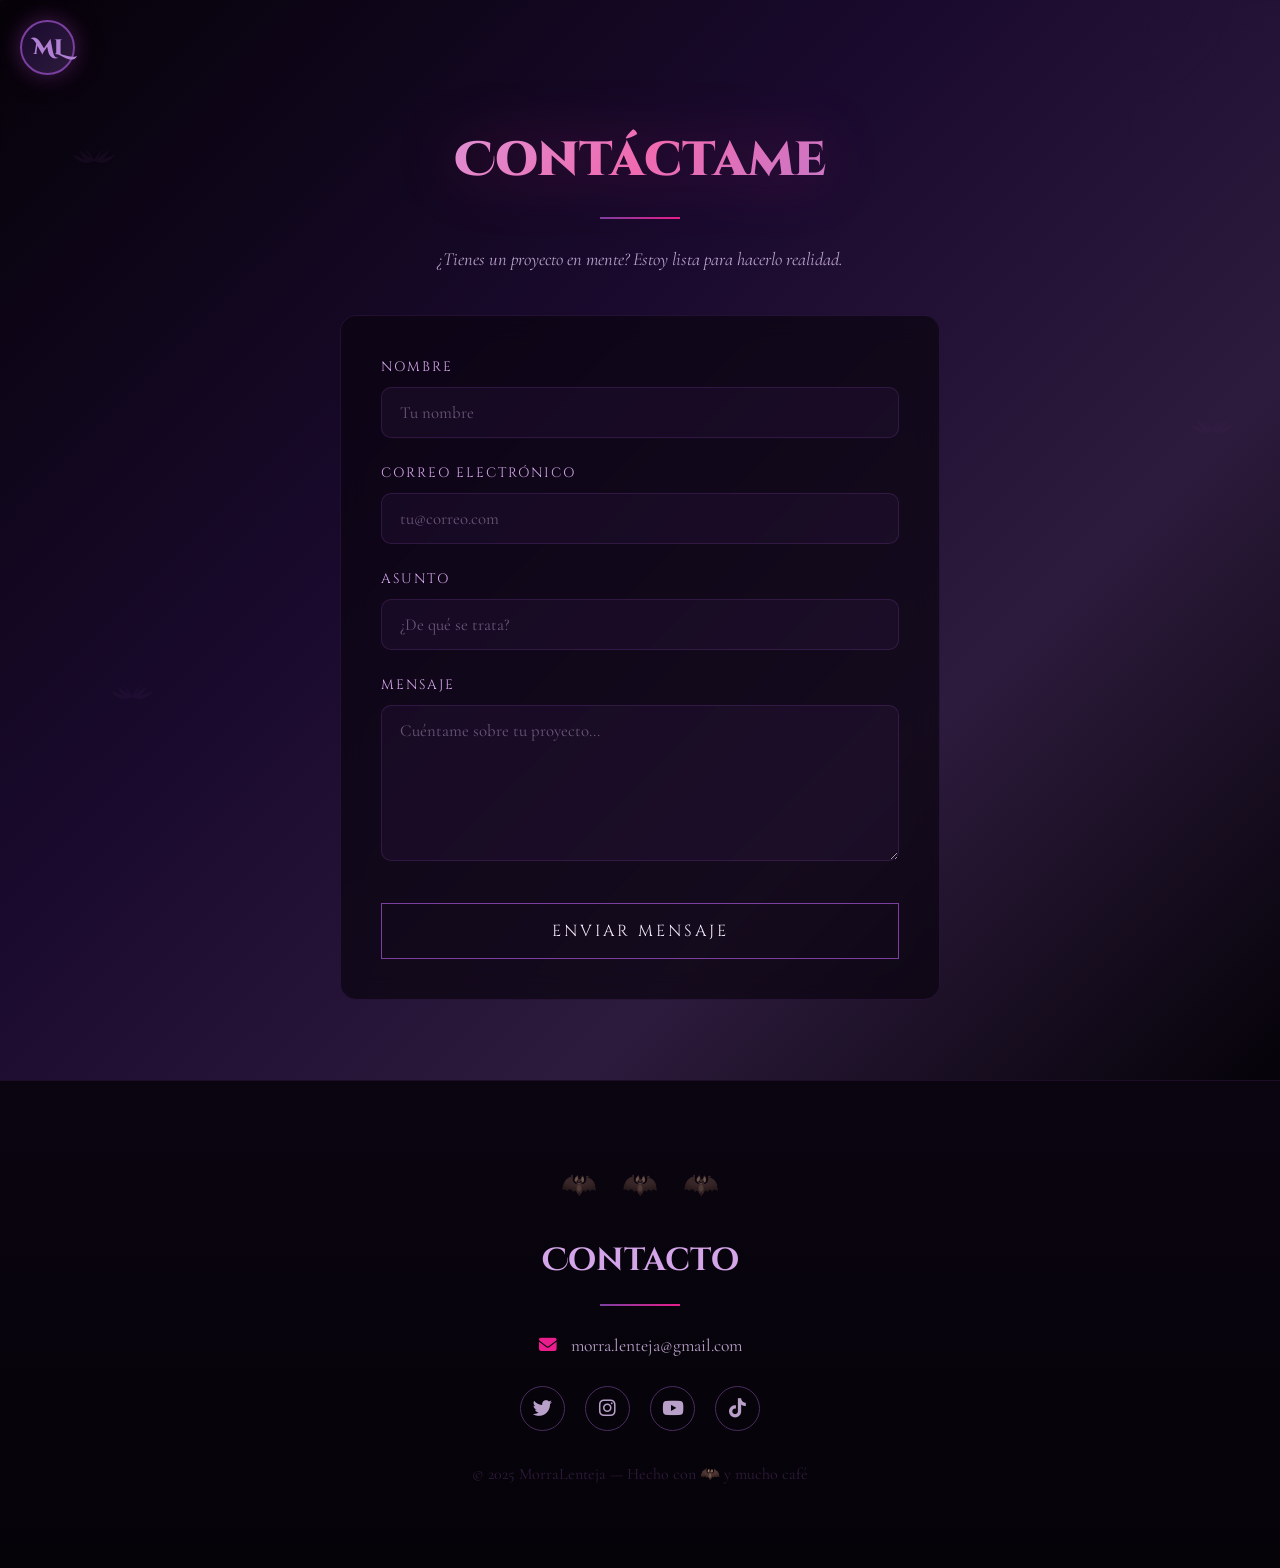
==== contacto.html @ 69af84de "Agrega botón Contáctame y página de formulario de contacto" ====
<!DOCTYPE html>
<html lang="es">
<head>
  <meta charset="UTF-8">
  <meta name="viewport" content="width=device-width, initial-scale=1.0">
  <title>Contacto | MorraLenteja</title>
  <link rel="preconnect" href="https://fonts.googleapis.com">
  <link rel="preconnect" href="https://fonts.gstatic.com" crossorigin>
  <link href="https://fonts.googleapis.com/css2?family=Cinzel+Decorative:wght@400;700;900&family=Cinzel:wght@400;600;700&family=Cormorant+Garamond:ital,wght@0,400;0,600;1,400&display=swap" rel="stylesheet">
  <link rel="stylesheet" href="https://cdnjs.cloudflare.com/ajax/libs/font-awesome/6.5.0/css/all.min.css">
  <link rel="stylesheet" href="css/styles.css">
</head>
<body>

  <!-- BAT DECORATIONS -->
  <div class="bat bat-1">
    <svg viewBox="0 0 100 60"><path d="M50,38 Q55,28 65,20 Q60,30 55,36 Q65,28 75,22 Q70,32 65,38 Q75,32 85,30 Q80,38 70,42 Q60,45 50,40 Q40,45 30,42 Q20,38 15,30 Q25,32 35,38 Q30,32 25,22 Q35,28 45,36 Q40,30 35,20 Q45,28 50,38Z" fill="currentColor"/></svg>
  </div>
  <div class="bat bat-2">
    <svg viewBox="0 0 100 60"><path d="M50,38 Q55,28 65,20 Q60,30 55,36 Q65,28 75,22 Q70,32 65,38 Q75,32 85,30 Q80,38 70,42 Q60,45 50,40 Q40,45 30,42 Q20,38 15,30 Q25,32 35,38 Q30,32 25,22 Q35,28 45,36 Q40,30 35,20 Q45,28 50,38Z" fill="currentColor"/></svg>
  </div>
  <div class="bat bat-3">
    <svg viewBox="0 0 100 60"><path d="M50,38 Q55,28 65,20 Q60,30 55,36 Q65,28 75,22 Q70,32 65,38 Q75,32 85,30 Q80,38 70,42 Q60,45 50,40 Q40,45 30,42 Q20,38 15,30 Q25,32 35,38 Q30,32 25,22 Q35,28 45,36 Q40,30 35,20 Q45,28 50,38Z" fill="currentColor"/></svg>
  </div>

  <!-- SPIDER WEBS -->
  <div class="web web-tl"><svg viewBox="0 0 200 200"><path d="M0,0 L200,0 M0,0 L0,200 M0,0 L180,40 M0,0 L140,90 M0,0 L90,140 M0,0 L40,180" stroke="currentColor" stroke-width="1" fill="none" opacity="0.3"/><path d="M40,0 Q30,30 0,40 M90,0 Q70,70 0,90 M140,0 Q110,110 0,140" stroke="currentColor" stroke-width="0.8" fill="none" opacity="0.2"/></svg></div>
  <div class="web web-tr"><svg viewBox="0 0 200 200"><path d="M200,0 L0,0 M200,0 L200,200 M200,0 L20,40 M200,0 L60,90 M200,0 L110,140 M200,0 L160,180" stroke="currentColor" stroke-width="1" fill="none" opacity="0.3"/><path d="M160,0 Q170,30 200,40 M110,0 Q130,70 200,90 M60,0 Q90,110 200,140" stroke="currentColor" stroke-width="0.8" fill="none" opacity="0.2"/></svg></div>

  <!-- NAV -->
  <nav class="navbar">
    <button class="nav-toggle" aria-label="Abrir menú">
      <span class="nav-toggle-text">ML</span>
    </button>
    <ul class="nav-menu">
      <li><a href="index.html">Inicio</a></li>
      <li><a href="index.html#presentacion">Sobre mí</a></li>
      <li><a href="index.html#especializacion">Especialización</a></li>
      <li><a href="index.html#contacto">Contacto</a></li>
    </ul>
  </nav>

  <!-- CONTACT FORM -->
  <section class="contact-page-section">
    <div class="contact-page-container">
      <div class="contact-page-header">
        <h1 class="contact-page-title">Contáctame</h1>
        <div class="title-underline"></div>
        <p class="contact-page-desc">¿Tienes un proyecto en mente? Estoy lista para hacerlo realidad.</p>
      </div>
      <form class="contact-form" action="#" method="POST">
        <div class="form-group">
          <label for="name" class="form-label">Nombre</label>
          <input type="text" id="name" name="name" class="form-input" placeholder="Tu nombre" required>
        </div>
        <div class="form-group">
          <label for="email" class="form-label">Correo electrónico</label>
          <input type="email" id="email" name="email" class="form-input" placeholder="tu@correo.com" required>
        </div>
        <div class="form-group">
          <label for="subject" class="form-label">Asunto</label>
          <input type="text" id="subject" name="subject" class="form-input" placeholder="¿De qué se trata?">
        </div>
        <div class="form-group">
          <label for="message" class="form-label">Mensaje</label>
          <textarea id="message" name="message" class="form-textarea" rows="6" placeholder="Cuéntame sobre tu proyecto..." required></textarea>
        </div>
        <button type="submit" class="btn-gothic btn-submit">Enviar Mensaje</button>
      </form>
    </div>
  </section>

  <!-- FOOTER -->
  <footer>
    <div class="container">
      <div class="footer-bats">
        <span>🦇</span>
        <span>🦇</span>
        <span>🦇</span>
      </div>
      <h2>Contacto</h2>
      <div class="title-underline"></div>
      <p class="footer-email"><i class="fas fa-envelope"></i> <a href="mailto:morra.lenteja@gmail.com">morra.lenteja@gmail.com</a></p>
      <div class="footer-socials">
        <a href="https://x.com/morralenteja" target="_blank" rel="noopener noreferrer" aria-label="Twitter"><i class="fab fa-twitter"></i></a>
        <a href="https://www.instagram.com/morra_lenteja" target="_blank" rel="noopener noreferrer" aria-label="Instagram"><i class="fab fa-instagram"></i></a>
        <a href="https://youtube.com/@morra_lenteja" target="_blank" rel="noopener noreferrer" aria-label="YouTube"><i class="fab fa-youtube"></i></a>
        <a href="https://www.tiktok.com/@morra_lenteja" target="_blank" rel="noopener noreferrer" aria-label="TikTok"><i class="fab fa-tiktok"></i></a>
      </div>
      <p class="footer-copy">© 2025 MorraLenteja — Hecho con 🦇 y mucho café</p>
    </div>
  </footer>

  <script src="js/script.js"></script>
</body>
</html>
---- css/styles.css ----
/* ===== CSS VARIABLES ===== */
:root {
  --purple-dark: #1a0a2e;
  --purple-deep: #2d1b3d;
  --purple-mid: #4a2c5e;
  --purple: #7b3fa0;
  --purple-light: #b17fd4;
  --purple-lavender: #d4a5e8;
  --pink: #e91e8c;
  --pink-light: #f06ab0;
  --pink-glow: #ff2d9e;
  --dark: #0a0510;
  --darker: #050208;
  --text-light: #f0e6f6;
  --text-muted: #b8a0c9;
  --text-dark: #1a0a2e;
  --gold: #c9a84c;
  --border-glow: rgba(233, 30, 140, 0.3);
  --shadow-purple: rgba(123, 63, 160, 0.4);
  --font-heading: 'Cinzel Decorative', serif;
  --font-subheading: 'Cinzel', serif;
  --font-body: 'Cormorant Garamond', serif;
}

/* ===== RESET & BASE ===== */
* { margin: 0; padding: 0; box-sizing: border-box; }

html { scroll-behavior: smooth; }

body {
  font-family: var(--font-body);
  background: var(--dark);
  color: var(--text-light);
  overflow-x: hidden;
  line-height: 1.7;
}

::selection { background: var(--pink); color: var(--dark); }

img { max-width: 100%; display: block; }

a { text-decoration: none; color: inherit; }

.container {
  max-width: 1200px;
  margin: 0 auto;
  padding: 0 20px;
}

/* ===== SCROLLBAR ===== */
::-webkit-scrollbar { width: 8px; }
::-webkit-scrollbar-track { background: var(--dark); }
::-webkit-scrollbar-thumb { background: var(--purple-mid); border-radius: 4px; }
::-webkit-scrollbar-thumb:hover { background: var(--purple); }

/* ===== BAT DECORATIONS ===== */
.bat {
  position: fixed;
  color: var(--purple-mid);
  opacity: 0.15;
  pointer-events: none;
  z-index: 0;
  animation: floatBat 6s ease-in-out infinite;
}
.bat svg { width: 60px; height: 40px; }
.bat-1 { top: 15%; left: 5%; animation-delay: 0s; }
.bat-2 { top: 45%; right: 3%; animation-delay: 2s; }
.bat-3 { bottom: 20%; left: 8%; animation-delay: 4s; }

@keyframes floatBat {
  0%, 100% { transform: translateY(0) rotate(0deg); }
  25% { transform: translateY(-15px) rotate(-3deg); }
  50% { transform: translateY(-5px) rotate(2deg); }
  75% { transform: translateY(-20px) rotate(-1deg); }
}

/* ===== SPIDER WEBS ===== */
.web {
  position: fixed;
  color: var(--purple-mid);
  pointer-events: none;
  z-index: 0;
  opacity: 0.2;
}
.web svg { width: 150px; height: 150px; }
.web-tl { top: 0; left: 0; }
.web-tr { top: 0; right: 0; }
.web-tr svg { transform: scaleX(-1); }

/* ===== NAVBAR ===== */
.navbar {
  position: fixed;
  top: 20px;
  left: 20px;
  z-index: 1000;
  display: flex;
  align-items: center;
  gap: 12px;
}

.nav-toggle {
  width: 55px;
  height: 55px;
  border-radius: 50%;
  background: linear-gradient(135deg, var(--purple-dark), var(--purple-deep));
  border: 2px solid var(--purple);
  color: var(--purple-light);
  font-family: var(--font-heading);
  font-size: 1.3rem;
  font-weight: 900;
  cursor: pointer;
  display: flex;
  align-items: center;
  justify-content: center;
  transition: all 0.3s ease;
  position: relative;
  z-index: 2;
  box-shadow: 0 0 20px var(--shadow-purple), 0 0 40px rgba(233, 30, 140, 0.1);
  flex-shrink: 0;
}

.nav-toggle:hover {
  border-color: var(--pink);
  box-shadow: 0 0 30px var(--border-glow), 0 0 60px rgba(233, 30, 140, 0.2);
  transform: scale(1.05);
}

.nav-toggle.open {
  border-color: var(--pink);
  box-shadow: 0 0 30px var(--border-glow);
}

.nav-menu {
  list-style: none;
  display: flex;
  gap: 2px;
  padding: 0;
  margin: 0;
  background: rgba(10, 5, 16, 0.88);
  backdrop-filter: blur(16px);
  -webkit-backdrop-filter: blur(16px);
  border: 1px solid rgba(123, 63, 160, 0.2);
  border-radius: 9999px;
  height: 48px;
  align-items: center;
  overflow: hidden;
  max-width: 0;
  opacity: 0;
  transition: max-width 0.5s ease, opacity 0.4s ease, padding 0.5s ease;
  white-space: nowrap;
}

.nav-menu.open {
  max-width: 800px;
  opacity: 1;
  padding: 0 8px;
}

.nav-menu li {
  display: inline-block;
}

.nav-menu a {
  font-family: var(--font-subheading);
  font-size: 0.8rem;
  color: var(--text-muted);
  text-transform: uppercase;
  letter-spacing: 1.5px;
  padding: 0 12px;
  transition: color 0.3s ease;
  white-space: nowrap;
  line-height: 48px;
  display: block;
  position: relative;
}

.nav-menu a:hover {
  color: var(--purple-lavender);
  text-shadow: 0 0 15px var(--shadow-purple);
}

/* ===== HERO ===== */
#hero {
  min-height: 100vh;
  display: flex;
  justify-content: center;
  align-items: center;
  text-align: center;
  position: relative;
  background: linear-gradient(135deg, var(--darker) 0%, var(--purple-dark) 40%, var(--purple-deep) 70%, var(--darker) 100%);
  overflow: hidden;
}

.hero-overlay {
  position: absolute;
  inset: 0;
  background:
    radial-gradient(ellipse at 20% 50%, rgba(123, 63, 160, 0.15) 0%, transparent 60%),
    radial-gradient(ellipse at 80% 20%, rgba(233, 30, 140, 0.1) 0%, transparent 50%),
    radial-gradient(ellipse at 50% 80%, rgba(180, 130, 210, 0.08) 0%, transparent 50%);
  pointer-events: none;
}

.hero-content {
  position: relative;
  z-index: 2;
}

.hero-title {
  font-family: var(--font-heading);
  font-size: 5.5rem;
  font-weight: 900;
  background: linear-gradient(135deg, var(--purple-lavender), var(--pink-light), var(--purple-light));
  -webkit-background-clip: text;
  -webkit-text-fill-color: transparent;
  background-clip: text;
  text-shadow: none;
  filter: drop-shadow(0 0 40px rgba(233, 30, 140, 0.3));
  margin-bottom: 10px;
  animation: titleGlow 3s ease-in-out infinite alternate;
}

@keyframes titleGlow {
  0% { filter: drop-shadow(0 0 30px rgba(123, 63, 160, 0.3)); }
  100% { filter: drop-shadow(0 0 60px rgba(233, 30, 140, 0.5)); }
}

.hero-subtitle {
  font-family: var(--font-subheading);
  font-size: 1.4rem;
  color: var(--text-muted);
  letter-spacing: 4px;
  text-transform: uppercase;
  margin-bottom: 20px;
  font-weight: 400;
}

.hero-tagline {
  font-family: var(--font-body);
  font-size: 1.15rem;
  color: var(--purple-lavender);
  margin-bottom: 40px;
  letter-spacing: 1px;
}
.hero-tagline .sep {
  color: var(--pink);
  margin: 0 8px;
  opacity: 0.7;
}

.btn-gothic {
  display: inline-block;
  padding: 16px 45px;
  font-family: var(--font-subheading);
  font-size: 1rem;
  text-transform: uppercase;
  letter-spacing: 3px;
  color: var(--text-light);
  background: transparent;
  border: 1.5px solid var(--purple);
  position: relative;
  transition: all 0.4s ease;
  cursor: pointer;
  overflow: hidden;
}
.btn-gothic::before {
  content: '';
  position: absolute;
  inset: 0;
  background: linear-gradient(135deg, var(--purple), var(--pink));
  opacity: 0;
  transition: opacity 0.4s ease;
  z-index: -1;
}
.btn-gothic:hover {
  border-color: var(--pink);
  box-shadow: 0 0 30px var(--border-glow), inset 0 0 30px rgba(233, 30, 140, 0.1);
  transform: translateY(-2px);
}
.btn-gothic:hover::before { opacity: 1; }

.hero-buttons {
  display: flex;
  gap: 20px;
  justify-content: center;
  flex-wrap: wrap;
}

.btn-gothic-alt {
  background: linear-gradient(135deg, var(--purple), var(--pink));
  border-color: transparent;
}
.btn-gothic-alt:hover {
  background: transparent;
  border-color: var(--pink);
}
.btn-gothic-alt::before {
  opacity: 0;
}
.btn-gothic-alt:hover::before {
  opacity: 0;
}

.hero-chains {
  position: absolute;
  bottom: 30px;
  left: 50%;
  transform: translateX(-50%);
  display: flex;
  gap: 15px;
  font-size: 1.5rem;
  opacity: 0.3;
  animation: chainSway 3s ease-in-out infinite;
}

@keyframes chainSway {
  0%, 100% { transform: translateX(-50%) rotate(0deg); }
  50% { transform: translateX(-50%) rotate(3deg); }
}

/* ===== EMOTES CARRUSEL ===== */
.emotes-carousel {
  overflow: hidden;
  padding: 50px 0;
  background: var(--dark);
  border-top: 1px solid rgba(123, 63, 160, 0.1);
  border-bottom: 1px solid rgba(123, 63, 160, 0.1);
}

.emotes-track {
  display: flex;
  gap: 50px;
  flex-wrap: nowrap;
  animation: scrollEmotes 45s linear infinite;
}

.emotes-track img {
  height: 90px;
  width: auto;
  object-fit: contain;
  flex-shrink: 0;
  transition: transform 0.3s ease;
  filter: drop-shadow(0 0 10px rgba(233, 30, 140, 0.2));
}

.emotes-track img:hover {
  transform: scale(1.15);
  filter: drop-shadow(0 0 20px rgba(233, 30, 140, 0.5));
}

@keyframes scrollEmotes {
  0% { transform: translateX(0); }
  100% { transform: translateX(-25%); }
}

/* ===== SECTION DIVIDER ===== */
.section-divider {
  position: relative;
  padding: 100px 0;
  background: var(--purple-dark);
}
.section-divider::before {
  content: '';
  position: absolute;
  top: 0;
  left: 0;
  right: 0;
  height: 3px;
  background: linear-gradient(90deg, transparent, var(--purple), var(--pink), var(--purple), transparent);
}

/* ===== ABOUT SECTION (FULL-BLEED) ===== */
.full-bleed-section {
  display: flex;
  min-height: 550px;
  background: var(--purple-dark);
  overflow: hidden;
}

.full-bleed-image {
  width: 50vw;
  flex-shrink: 0;
  background-size: cover;
  background-position: 40% center;
  background-repeat: no-repeat;
  position: relative;
}
.full-bleed-image::after {
  content: '';
  position: absolute;
  inset: 0;
  background: linear-gradient(90deg, transparent 35%, var(--purple-dark) 100%);
  pointer-events: none;
}

.full-bleed-content {
  flex: 1;
  display: flex;
  align-items: center;
  padding: 60px 60px 60px 50px;
}
.full-bleed-content .section-title {
  font-family: var(--font-heading);
  font-size: 2.5rem;
  color: var(--purple-lavender);
  text-shadow: 0 0 20px rgba(123, 63, 160, 0.3);
}
.full-bleed-content p {
  font-size: 1.2rem;
  color: var(--text-muted);
  line-height: 1.8;
  text-align: justify;
}

/* ===== SECTION TITLES ===== */
.section-title {
  font-family: var(--font-heading);
  font-size: 2.5rem;
  color: var(--purple-lavender);
  text-shadow: 0 0 20px rgba(123, 63, 160, 0.3);
}

.title-underline {
  width: 80px;
  height: 2px;
  background: linear-gradient(90deg, var(--purple), var(--pink));
  margin: 15px 0 25px;
}

.section-title-block {
  padding: 80px 0;
  text-align: center;
  background: linear-gradient(135deg, var(--purple-deep), var(--purple-dark));
  position: relative;
}
.section-title-block .title-underline {
  margin: 15px auto 25px;
}
.section-desc {
  font-size: 1.1rem;
  color: var(--text-muted);
  font-style: italic;
}

/* ===== SOFTWARE SECTIONS ===== */
.software {
  padding: 80px 0;
  background: var(--dark);
  border-bottom: 1px solid rgba(123, 63, 160, 0.1);
}
.software:nth-child(even) { background: var(--purple-dark); }
.software:last-of-type { border-bottom: none; }

.soft-logo {
  width: 70px;
  height: 70px;
  object-fit: contain;
  filter: drop-shadow(0 0 20px rgba(233, 30, 140, 0.3));
  transition: filter 0.4s ease, transform 0.4s ease;
  flex-shrink: 0;
}
.soft-logo:hover {
  filter: drop-shadow(0 0 40px rgba(233, 30, 140, 0.6));
  transform: scale(1.05);
}

.software-header {
  display: flex;
  align-items: center;
  gap: 25px;
  margin-bottom: 30px;
}

.software-info h2 {
  font-family: var(--font-subheading);
  font-size: 1.8rem;
  color: var(--purple-light);
  margin-bottom: 6px;
}
.software-info p {
  font-size: 1.2rem;
  color: var(--text-muted);
  line-height: 1.6;
  margin: 0;
}

/* ===== SKILLS CAROUSEL ===== */
.skills-carousel {
  overflow: hidden;
  margin-bottom: 30px;
}

.skills-track {
  display: flex;
  gap: 12px;
  flex-wrap: nowrap;
  width: fit-content;
  animation: scrollSkills 35s linear infinite;
}

.skill-tag {
  font-family: var(--font-subheading);
  font-size: 0.95rem;
  color: var(--purple-lavender);
  background: rgba(123, 63, 160, 0.12);
  border: 1px solid rgba(123, 63, 160, 0.25);
  border-radius: 20px;
  padding: 8px 22px;
  white-space: nowrap;
  transition: all 0.3s ease;
  cursor: default;
  flex-shrink: 0;
  user-select: none;
}
.skill-tag:hover {
  background: var(--purple);
  color: var(--text-light);
  border-color: var(--pink);
  box-shadow: 0 0 20px var(--border-glow);
  transform: translateY(-2px);
}

@keyframes scrollSkills {
  0% { transform: translateX(0); }
  100% { transform: translateX(-50%); }
}

/* ===== WORKS GRID ===== */
.works-grid {
  display: grid;
  grid-template-columns: repeat(3, 1fr);
  gap: 15px;
}

.work-item {
  position: relative;
  border-radius: 10px;
  overflow: hidden;
  cursor: pointer;
}

.work-item img {
  width: 100%;
  aspect-ratio: 1;
  object-fit: cover;
  border-radius: 10px;
  border: 1px solid rgba(123, 63, 160, 0.12);
  transition: all 0.4s ease;
  display: block;
}

.work-item video {
  width: 100%;
  aspect-ratio: 16 / 9;
  object-fit: cover;
  border-radius: 10px;
  border: 1px solid rgba(123, 63, 160, 0.12);
  transition: all 0.4s ease;
  display: block;
}

.work-item:hover img,
.work-item:hover video {
  transform: scale(1.03);
  border-color: var(--purple);
  box-shadow: 0 0 25px var(--shadow-purple);
}

.work-tag {
  position: absolute;
  inset: 0;
  display: flex;
  align-items: center;
  justify-content: center;
  font-family: var(--font-subheading);
  font-size: 0.95rem;
  letter-spacing: 2px;
  text-transform: uppercase;
  color: var(--text-light);
  background: rgba(10, 5, 16, 0.75);
  backdrop-filter: blur(2px);
  opacity: 0;
  transition: opacity 0.3s ease;
  border-radius: 10px;
  pointer-events: none;
}

.work-item:hover .work-tag {
  opacity: 1;
}


/* ===== FOLDER GRID (PHOTOSHOP) ===== */
.folder-grid {
  display: grid;
  grid-template-columns: repeat(3, 1fr);
  gap: 20px;
}

.folder-item {
  position: relative;
  border-radius: 14px;
  overflow: hidden;
  cursor: pointer;
  border: 1px solid rgba(123, 63, 160, 0.15);
  transition: all 0.4s ease;
  aspect-ratio: 4 / 3;
}

.folder-item img {
  width: 100%;
  height: 100%;
  object-fit: cover;
  display: block;
  transition: transform 0.4s ease;
}

.folder-item:hover {
  border-color: var(--purple);
  box-shadow: 0 0 30px var(--shadow-purple);
}

.folder-item:hover img {
  transform: scale(1.05);
}

.folder-name {
  position: absolute;
  inset: 0;
  display: flex;
  flex-direction: column;
  align-items: center;
  justify-content: center;
  gap: 8px;
  font-family: var(--font-subheading);
  font-size: 1.1rem;
  letter-spacing: 2px;
  text-transform: uppercase;
  color: var(--text-light);
  background: rgba(10, 5, 16, 0.75);
  backdrop-filter: blur(3px);
  opacity: 0;
  transition: opacity 0.3s ease;
}

.folder-name::before {
  content: '\f07b';
  font-family: 'Font Awesome 6 Free';
  font-weight: 900;
  font-size: 1.6rem;
  color: var(--purple-light);
}

.folder-item:hover .folder-name {
  opacity: 1;
}

/* ===== CAROUSEL ===== */
.carousel-overlay {
  position: fixed;
  inset: 0;
  background: rgba(5, 2, 8, 0.94);
  display: flex;
  justify-content: center;
  align-items: center;
  z-index: 9999;
  backdrop-filter: blur(8px);
  animation: fadeIn 0.3s ease;
}

.carousel-container {
  position: relative;
  max-width: 90vw;
  max-height: 90vh;
  display: flex;
  flex-direction: column;
  align-items: center;
}

.carousel-header {
  display: flex;
  justify-content: space-between;
  align-items: center;
  width: 100%;
  padding: 0 0 10px;
}

.carousel-counter {
  font-family: var(--font-subheading);
  font-size: 0.85rem;
  color: var(--text-muted);
  letter-spacing: 1px;
}

.carousel-close {
  font-size: 2.5rem;
  color: var(--text-muted);
  cursor: pointer;
  transition: color 0.3s;
  line-height: 1;
}
.carousel-close:hover { color: var(--pink); }

.carousel-image-wrapper {
  position: relative;
  display: flex;
  align-items: center;
  justify-content: center;
  max-width: 85vw;
  max-height: 75vh;
}

.carousel-image-wrapper img {
  max-width: 100%;
  max-height: 75vh;
  border-radius: 10px;
  border: 2px solid rgba(123, 63, 160, 0.3);
  box-shadow: 0 0 60px rgba(233, 30, 140, 0.15);
}

.carousel-nav {
  position: absolute;
  top: 50%;
  transform: translateY(-50%);
  width: 44px;
  height: 44px;
  border-radius: 50%;
  background: rgba(10, 5, 16, 0.8);
  border: 1px solid rgba(123, 63, 160, 0.3);
  color: var(--text-muted);
  font-size: 1.2rem;
  cursor: pointer;
  display: flex;
  align-items: center;
  justify-content: center;
  transition: all 0.3s ease;
  z-index: 2;
}

.carousel-nav:hover {
  border-color: var(--pink);
  color: var(--pink);
  box-shadow: 0 0 20px var(--border-glow);
}

.carousel-prev { left: -22px; }
.carousel-next { right: -22px; }

.carousel-caption {
  font-family: var(--font-body);
  font-size: 1rem;
  color: var(--purple-lavender);
  text-align: center;
  margin-top: 12px;
  padding: 8px 16px;
  background: rgba(10, 5, 16, 0.85);
  border-radius: 8px;
  border: 1px solid rgba(123, 63, 160, 0.2);
  max-width: 100%;
  line-height: 1.5;
}

/* ===== CONTACT PAGE ===== */
.contact-page-section {
  min-height: 100vh;
  display: flex;
  align-items: center;
  justify-content: center;
  background: linear-gradient(135deg, var(--darker) 0%, var(--purple-dark) 40%, var(--purple-deep) 70%, var(--darker) 100%);
  padding: 120px 20px 80px;
}

.contact-page-container {
  max-width: 600px;
  width: 100%;
}

.contact-page-header {
  text-align: center;
  margin-bottom: 40px;
}

.contact-page-title {
  font-family: var(--font-heading);
  font-size: 3rem;
  font-weight: 900;
  background: linear-gradient(135deg, var(--purple-lavender), var(--pink-light), var(--purple-light));
  -webkit-background-clip: text;
  -webkit-text-fill-color: transparent;
  background-clip: text;
  filter: drop-shadow(0 0 30px rgba(233, 30, 140, 0.3));
}

.contact-page-header .title-underline {
  margin: 15px auto 25px;
}

.contact-page-desc {
  font-family: var(--font-body);
  font-size: 1.15rem;
  color: var(--text-muted);
  font-style: italic;
}

.contact-form {
  background: rgba(10, 5, 16, 0.7);
  backdrop-filter: blur(12px);
  border: 1px solid rgba(123, 63, 160, 0.2);
  border-radius: 16px;
  padding: 40px;
}

.form-group {
  margin-bottom: 24px;
}

.form-label {
  font-family: var(--font-subheading);
  font-size: 0.85rem;
  color: var(--purple-lavender);
  text-transform: uppercase;
  letter-spacing: 2px;
  display: block;
  margin-bottom: 8px;
}

.form-input,
.form-textarea {
  width: 100%;
  font-family: var(--font-body);
  font-size: 1.05rem;
  color: var(--text-light);
  background: rgba(123, 63, 160, 0.08);
  border: 1px solid rgba(123, 63, 160, 0.25);
  border-radius: 10px;
  padding: 14px 18px;
  outline: none;
  transition: all 0.3s ease;
}

.form-input::placeholder,
.form-textarea::placeholder {
  color: var(--text-muted);
  opacity: 0.5;
}

.form-input:focus,
.form-textarea:focus {
  border-color: var(--pink);
  box-shadow: 0 0 20px var(--border-glow);
  background: rgba(123, 63, 160, 0.12);
}

.form-textarea {
  resize: vertical;
  min-height: 140px;
}

.btn-submit {
  width: 100%;
  margin-top: 8px;
}

/* ===== FOOTER ===== */
footer {
  padding: 80px 0;
  text-align: center;
  background: linear-gradient(180deg, var(--dark), var(--darker));
  border-top: 1px solid rgba(123, 63, 160, 0.2);
  position: relative;
}

footer h2 {
  font-family: var(--font-heading);
  font-size: 2rem;
  color: var(--purple-lavender);
}

footer .title-underline { margin: 15px auto 25px; }

.footer-bats {
  display: flex;
  justify-content: center;
  gap: 25px;
  font-size: 1.8rem;
  margin-bottom: 25px;
  opacity: 0.4;
  animation: batFloatFooter 4s ease-in-out infinite;
}

@keyframes batFloatFooter {
  0%, 100% { transform: translateY(0); }
  50% { transform: translateY(-8px); }
}

.footer-email {
  font-size: 1.1rem;
  color: var(--text-muted);
  margin-bottom: 25px;
}
.footer-email i { color: var(--pink); margin-right: 10px; }

.footer-socials {
  display: flex;
  justify-content: center;
  gap: 20px;
  margin-bottom: 30px;
}
.footer-socials a {
  display: flex;
  align-items: center;
  justify-content: center;
  width: 45px;
  height: 45px;
  border: 1px solid var(--purple-mid);
  border-radius: 50%;
  color: var(--text-muted);
  font-size: 1.2rem;
  transition: all 0.3s ease;
}
.footer-socials a:hover {
  border-color: var(--pink);
  color: var(--pink);
  box-shadow: 0 0 20px var(--border-glow);
  transform: translateY(-3px);
}

.footer-copy {
  font-size: 1rem;
  color: var(--purple-mid);
  opacity: 0.6;
}

/* ===== SCROLL ANIMATIONS ===== */
.fade-in {
  opacity: 0;
  transform: translateY(30px);
  transition: opacity 0.6s ease, transform 0.6s ease;
}
.fade-in.visible {
  opacity: 1;
  transform: translateY(0);
}

/* ===== RESPONSIVE ===== */
@media (max-width: 1024px) {
  .hero-title { font-size: 4rem; }
  .full-bleed-section { flex-direction: column; min-height: auto; }
  .full-bleed-image { width: 100%; min-height: 350px; }
  .full-bleed-image::after { background: linear-gradient(0deg, transparent 30%, var(--purple-dark) 100%); }
  .full-bleed-content { padding: 40px; text-align: center; }
  .full-bleed-content p { text-align: center; }
  .full-bleed-content .title-underline { margin: 15px auto 25px; }
  .works-grid { grid-template-columns: repeat(2, 1fr); }
  .folder-grid { grid-template-columns: repeat(2, 1fr); }
}

@media (max-width: 768px) {
  .hero-title { font-size: 2.8rem; }
  .hero-subtitle { font-size: 1rem; letter-spacing: 2px; }
  .hero-tagline { font-size: 0.95rem; }

  .navbar { left: 10px; top: 10px; }
  .nav-toggle { width: 48px; height: 48px; font-size: 1.1rem; }
  .nav-menu { height: 42px; }
  .nav-menu a { font-size: 0.7rem; padding: 0 8px; line-height: 42px; }

  .section-title { font-size: 1.8rem; }
  .works-grid { grid-template-columns: 1fr; }
  .folder-grid { grid-template-columns: 1fr; }
  .carousel-prev { left: 5px; }
  .carousel-next { right: 5px; }
  .carousel-nav { width: 36px; height: 36px; font-size: 1rem; }
  .bat { display: none; }
  .web { display: none; }
}

@media (max-width: 480px) {
  .hero-title { font-size: 2rem; }
  .navbar { left: 6px; top: 6px; }
  .nav-toggle { width: 42px; height: 42px; font-size: 1rem; }
  .nav-menu { height: 36px; }
  .nav-menu a { font-size: 0.6rem; padding: 0 6px; line-height: 36px; }
}

/* ===== LIGHTBOX ===== */
.lightbox-overlay {
  position: fixed;
  inset: 0;
  background: rgba(5, 2, 8, 0.92);
  display: flex;
  justify-content: center;
  align-items: center;
  z-index: 9999;
  backdrop-filter: blur(8px);
  animation: fadeIn 0.3s ease;
}

@keyframes fadeIn {
  from { opacity: 0; }
  to { opacity: 1; }
}

.lightbox-content {
  position: relative;
  max-width: 90vw;
  max-height: 90vh;
}

.lightbox-content img,
.lightbox-video {
  max-width: 100%;
  max-height: 85vh;
  border-radius: 10px;
  border: 2px solid rgba(123, 63, 160, 0.3);
  box-shadow: 0 0 60px rgba(233, 30, 140, 0.2);
}

.lightbox-video {
  display: block;
  width: auto;
}

.lightbox-close {
  position: absolute;
  top: -40px;
  right: 0;
  font-size: 2.5rem;
  color: var(--text-muted);
  cursor: pointer;
  transition: color 0.3s;
  line-height: 1;
}
.lightbox-close:hover { color: var(--pink); }

.lightbox-caption {
  font-family: var(--font-body);
  font-size: 1.1rem;
  color: var(--purple-lavender);
  text-align: center;
  margin-top: 15px;
  padding: 10px 20px;
  background: rgba(10, 5, 16, 0.85);
  border-radius: 8px;
  border: 1px solid rgba(123, 63, 160, 0.2);
  max-width: 100%;
  line-height: 1.5;
}
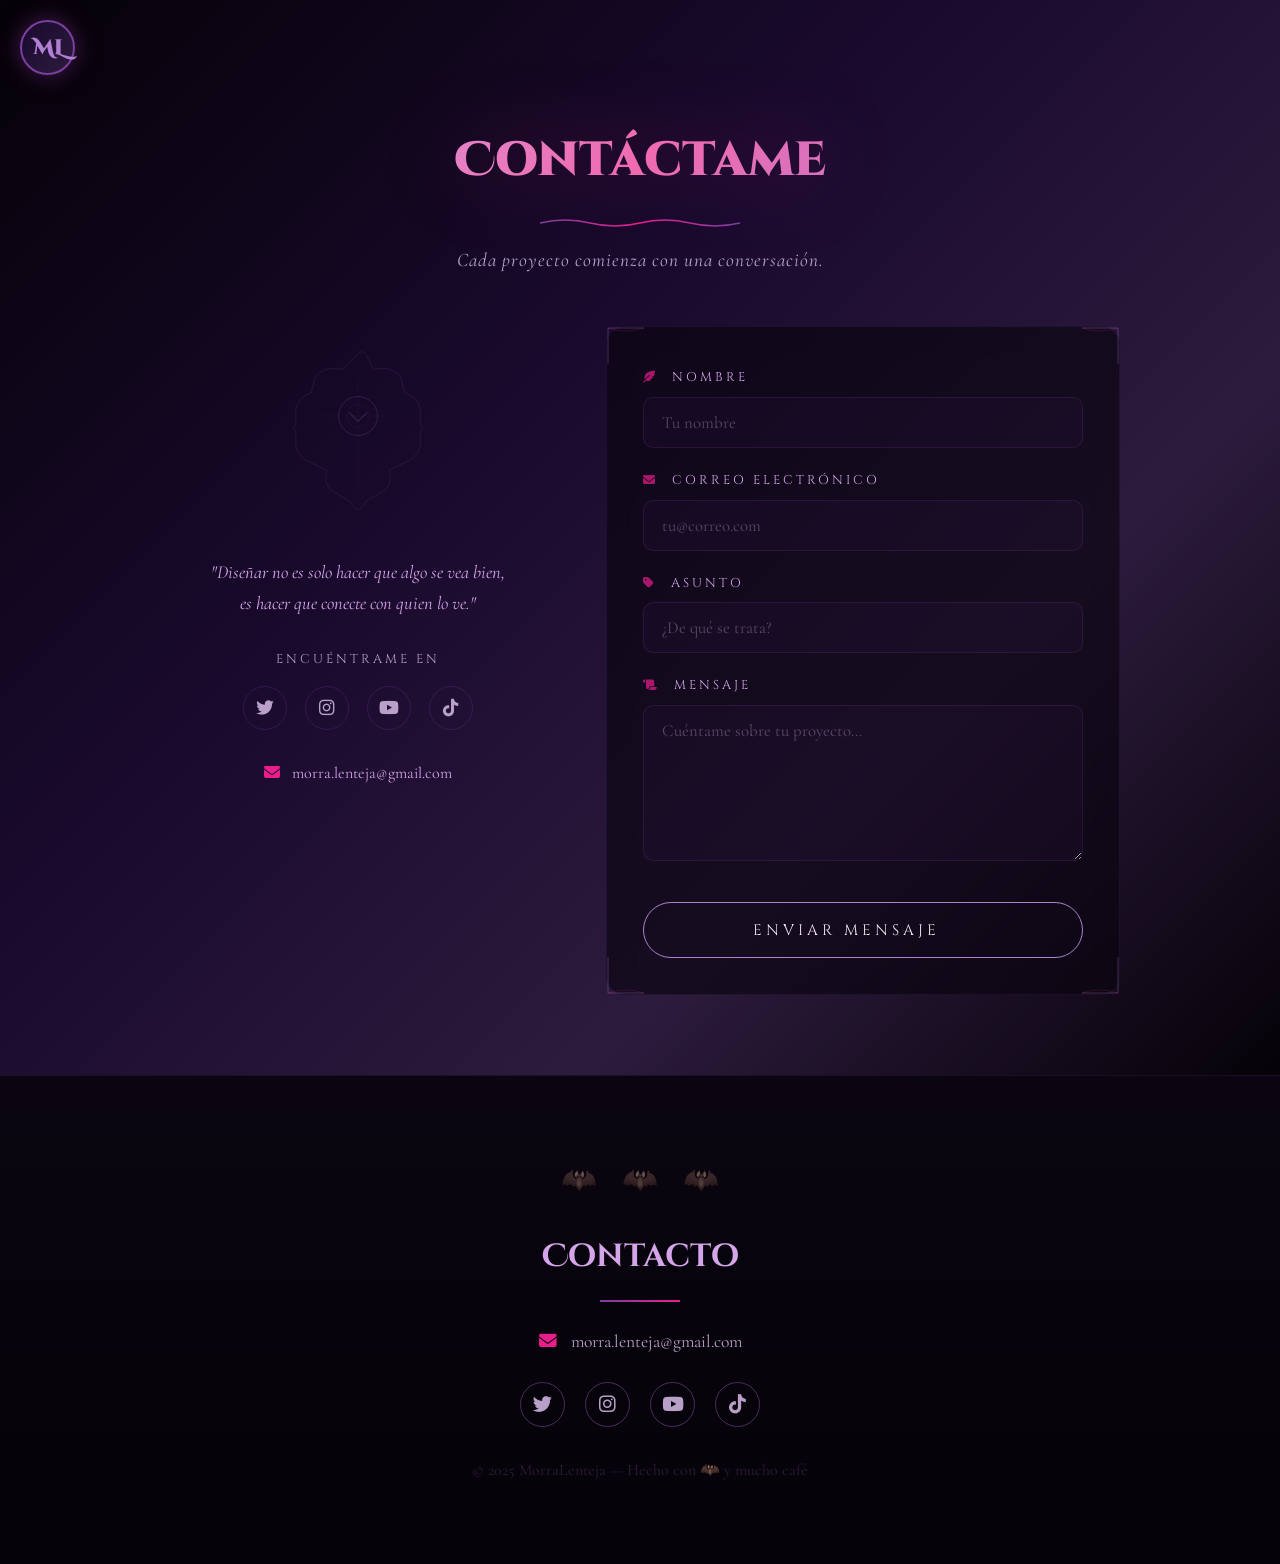
==== commit 625e7158: "Rediseña página de contacto: dos columnas, ornamentos góticos, sello de cera, partículas" ====
--- a/contacto.html
+++ b/contacto.html
@@ -11,6 +11,11 @@
   <link rel="stylesheet" href="css/styles.css">
 </head>
 <body>
+
+  <div class="particles" aria-hidden="true">
+    <span></span><span></span><span></span><span></span><span></span>
+    <span></span><span></span><span></span><span></span><span></span>
+  </div>
 
   <!-- BAT DECORATIONS -->
   <div class="bat bat-1">
@@ -40,33 +45,89 @@
     </ul>
   </nav>
 
-  <!-- CONTACT FORM -->
+  <!-- CONTACT SECTION -->
   <section class="contact-page-section">
     <div class="contact-page-container">
+
+      <!-- TITLE -->
       <div class="contact-page-header">
         <h1 class="contact-page-title">Contáctame</h1>
-        <div class="title-underline"></div>
-        <p class="contact-page-desc">¿Tienes un proyecto en mente? Estoy lista para hacerlo realidad.</p>
+        <div class="contact-divider">
+          <svg viewBox="0 0 200 12" class="divider-svg"><path d="M0,6 Q25,0 50,6 Q75,12 100,6 Q125,0 150,6 Q175,12 200,6" stroke="url(#dividerGrad)" stroke-width="1.5" fill="none"/><defs><linearGradient id="dividerGrad" x1="0%" y1="0%" x2="100%" y2="0%"><stop offset="0%" stop-color="var(--purple)"/><stop offset="50%" stop-color="var(--pink)"/><stop offset="100%" stop-color="var(--purple)"/></linearGradient></defs></svg>
+        </div>
+        <p class="contact-page-desc">Cada proyecto comienza con una conversación.</p>
       </div>
-      <form class="contact-form" action="#" method="POST">
-        <div class="form-group">
-          <label for="name" class="form-label">Nombre</label>
-          <input type="text" id="name" name="name" class="form-input" placeholder="Tu nombre" required>
+
+      <!-- TWO COLUMN LAYOUT -->
+      <div class="contact-columns">
+
+        <!-- LEFT: CONTEXT -->
+        <div class="contact-context">
+          <div class="context-ornament">
+            <svg viewBox="0 0 180 220" class="ornament-svg">
+              <path d="M90,10 Q95,5 100,10 L110,30 Q135,25 145,40 L150,60 Q165,65 170,80 L170,100 Q175,105 170,110 L170,130 Q165,145 150,150 L130,160 Q135,175 125,185 L100,200 Q95,210 90,210 Q85,210 80,200 L55,185 Q45,175 50,160 L30,150 Q15,145 10,130 L10,110 Q5,105 10,100 L10,80 Q15,65 30,60 L35,40 Q45,25 70,30 Z" fill="none" stroke="var(--purple-mid)" stroke-width="1.2" opacity="0.4"/>
+              <path d="M90,40 L90,180 M40,90 L140,90" stroke="var(--purple-mid)" stroke-width="0.8" opacity="0.2"/>
+              <circle cx="90" cy="90" r="25" fill="none" stroke="var(--purple-light)" stroke-width="0.8" opacity="0.3"/>
+              <circle cx="90" cy="90" r="15" fill="none" stroke="var(--pink)" stroke-width="0.6" opacity="0.2"/>
+              <path d="M78,85 L90,97 L102,85" fill="none" stroke="var(--purple-light)" stroke-width="1" opacity="0.4"/>
+            </svg>
+          </div>
+
+          <p class="context-phrase">"Diseñar no es solo hacer que algo se vea bien, es hacer que conecte con quien lo ve."</p>
+
+          <div class="context-socials">
+            <p class="context-socials-label">Encuéntrame en</p>
+            <div class="context-socials-icons">
+              <a href="https://x.com/morralenteja" target="_blank" rel="noopener noreferrer" aria-label="Twitter"><i class="fab fa-twitter"></i></a>
+              <a href="https://www.instagram.com/morra_lenteja" target="_blank" rel="noopener noreferrer" aria-label="Instagram"><i class="fab fa-instagram"></i></a>
+              <a href="https://youtube.com/@morra_lenteja" target="_blank" rel="noopener noreferrer" aria-label="YouTube"><i class="fab fa-youtube"></i></a>
+              <a href="https://www.tiktok.com/@morra_lenteja" target="_blank" rel="noopener noreferrer" aria-label="TikTok"><i class="fab fa-tiktok"></i></a>
+            </div>
+          </div>
+
+          <div class="context-email">
+            <i class="fas fa-envelope"></i>
+            <a href="mailto:morra.lenteja@gmail.com">morra.lenteja@gmail.com</a>
+          </div>
         </div>
-        <div class="form-group">
-          <label for="email" class="form-label">Correo electrónico</label>
-          <input type="email" id="email" name="email" class="form-input" placeholder="tu@correo.com" required>
+
+        <!-- RIGHT: FORM -->
+        <div class="contact-form-wrapper">
+          <div class="form-corner corner-tl">
+            <svg viewBox="0 0 40 40"><path d="M2,2 L38,2 M2,2 L2,38" stroke="var(--purple-light)" stroke-width="0.8" fill="none" opacity="0.4"/><path d="M2,2 Q20,8 38,2" stroke="var(--pink)" stroke-width="0.6" fill="none" opacity="0.3"/></svg>
+          </div>
+          <div class="form-corner corner-tr">
+            <svg viewBox="0 0 40 40"><path d="M38,2 L2,2 M38,2 L38,38" stroke="var(--purple-light)" stroke-width="0.8" fill="none" opacity="0.4"/><path d="M38,2 Q20,8 2,2" stroke="var(--pink)" stroke-width="0.6" fill="none" opacity="0.3"/></svg>
+          </div>
+          <div class="form-corner corner-bl">
+            <svg viewBox="0 0 40 40"><path d="M2,38 L38,38 M2,38 L2,2" stroke="var(--purple-light)" stroke-width="0.8" fill="none" opacity="0.4"/><path d="M2,38 Q20,32 38,38" stroke="var(--pink)" stroke-width="0.6" fill="none" opacity="0.3"/></svg>
+          </div>
+          <div class="form-corner corner-br">
+            <svg viewBox="0 0 40 40"><path d="M38,38 L2,38 M38,38 L38,2" stroke="var(--purple-light)" stroke-width="0.8" fill="none" opacity="0.4"/><path d="M38,38 Q20,32 2,38" stroke="var(--pink)" stroke-width="0.6" fill="none" opacity="0.3"/></svg>
+          </div>
+
+          <form class="contact-form" action="#" method="POST">
+            <div class="form-group">
+              <label for="name" class="form-label"><i class="fas fa-feather-alt"></i> Nombre</label>
+              <input type="text" id="name" name="name" class="form-input" placeholder="Tu nombre" required>
+            </div>
+            <div class="form-group">
+              <label for="email" class="form-label"><i class="fas fa-envelope"></i> Correo electrónico</label>
+              <input type="email" id="email" name="email" class="form-input" placeholder="tu@correo.com" required>
+            </div>
+            <div class="form-group">
+              <label for="subject" class="form-label"><i class="fas fa-tag"></i> Asunto</label>
+              <input type="text" id="subject" name="subject" class="form-input" placeholder="¿De qué se trata?">
+            </div>
+            <div class="form-group">
+              <label for="message" class="form-label"><i class="fas fa-scroll"></i> Mensaje</label>
+              <textarea id="message" name="message" class="form-textarea" rows="6" placeholder="Cuéntame sobre tu proyecto..." required></textarea>
+            </div>
+            <button type="submit" class="btn-wax">Enviar Mensaje</button>
+          </form>
         </div>
-        <div class="form-group">
-          <label for="subject" class="form-label">Asunto</label>
-          <input type="text" id="subject" name="subject" class="form-input" placeholder="¿De qué se trata?">
-        </div>
-        <div class="form-group">
-          <label for="message" class="form-label">Mensaje</label>
-          <textarea id="message" name="message" class="form-textarea" rows="6" placeholder="Cuéntame sobre tu proyecto..." required></textarea>
-        </div>
-        <button type="submit" class="btn-gothic btn-submit">Enviar Mensaje</button>
-      </form>
+
+      </div>
     </div>
   </section>
 
--- a/css/styles.css
+++ b/css/styles.css
@@ -760,6 +760,43 @@
   line-height: 1.5;
 }
 
+/* ===== PARTICLES ===== */
+.particles {
+  position: fixed;
+  inset: 0;
+  pointer-events: none;
+  z-index: 0;
+  overflow: hidden;
+}
+
+.particles span {
+  position: absolute;
+  width: 4px;
+  height: 4px;
+  background: var(--purple-light);
+  border-radius: 50%;
+  opacity: 0;
+  animation: particleFloat 20s infinite;
+}
+
+.particles span:nth-child(1) { left: 10%; animation-delay: 0s; width: 3px; height: 3px; }
+.particles span:nth-child(2) { left: 25%; animation-delay: 3s; width: 5px; height: 5px; background: var(--pink); }
+.particles span:nth-child(3) { left: 40%; animation-delay: 6s; width: 2px; height: 2px; }
+.particles span:nth-child(4) { left: 55%; animation-delay: 9s; width: 4px; height: 4px; background: var(--purple-lavender); }
+.particles span:nth-child(5) { left: 70%; animation-delay: 2s; width: 3px; height: 3px; }
+.particles span:nth-child(6) { left: 85%; animation-delay: 5s; width: 5px; height: 5px; }
+.particles span:nth-child(7) { left: 15%; animation-delay: 8s; width: 2px; height: 2px; background: var(--pink-light); }
+.particles span:nth-child(8) { left: 50%; animation-delay: 11s; width: 4px; height: 4px; }
+.particles span:nth-child(9) { left: 75%; animation-delay: 1s; width: 3px; height: 3px; background: var(--purple-light); }
+.particles span:nth-child(10) { left: 90%; animation-delay: 7s; width: 5px; height: 5px; }
+
+@keyframes particleFloat {
+  0% { transform: translateY(100vh) scale(0); opacity: 0; }
+  10% { opacity: 0.4; }
+  90% { opacity: 0.4; }
+  100% { transform: translateY(-10vh) scale(1); opacity: 0; }
+}
+
 /* ===== CONTACT PAGE ===== */
 .contact-page-section {
   min-height: 100vh;
@@ -768,16 +805,20 @@
   justify-content: center;
   background: linear-gradient(135deg, var(--darker) 0%, var(--purple-dark) 40%, var(--purple-deep) 70%, var(--darker) 100%);
   padding: 120px 20px 80px;
+  position: relative;
+  z-index: 1;
 }
 
 .contact-page-container {
-  max-width: 600px;
+  max-width: 960px;
   width: 100%;
+  position: relative;
+  z-index: 2;
 }
 
 .contact-page-header {
   text-align: center;
-  margin-bottom: 40px;
+  margin-bottom: 50px;
 }
 
 .contact-page-title {
@@ -788,40 +829,174 @@
   -webkit-background-clip: text;
   -webkit-text-fill-color: transparent;
   background-clip: text;
-  filter: drop-shadow(0 0 30px rgba(233, 30, 140, 0.3));
-}
-
-.contact-page-header .title-underline {
-  margin: 15px auto 25px;
+  filter: drop-shadow(0 0 40px rgba(233, 30, 140, 0.3));
+  margin-bottom: 15px;
+}
+
+.contact-divider {
+  display: flex;
+  justify-content: center;
+  margin-bottom: 15px;
+}
+
+.divider-svg {
+  width: 200px;
+  height: 12px;
 }
 
 .contact-page-desc {
   font-family: var(--font-body);
+  font-size: 1.2rem;
+  color: var(--text-muted);
+  font-style: italic;
+  letter-spacing: 1px;
+}
+
+/* TWO COLUMNS */
+.contact-columns {
+  display: grid;
+  grid-template-columns: 1fr 1.3fr;
+  gap: 50px;
+  align-items: start;
+}
+
+/* LEFT: CONTEXT */
+.contact-context {
+  display: flex;
+  flex-direction: column;
+  align-items: center;
+  text-align: center;
+  gap: 30px;
+  padding-top: 20px;
+}
+
+.context-ornament {
+  width: 140px;
+  height: auto;
+}
+
+.ornament-svg {
+  width: 100%;
+  height: auto;
+}
+
+.context-phrase {
+  font-family: var(--font-body);
   font-size: 1.15rem;
-  color: var(--text-muted);
+  color: var(--purple-lavender);
   font-style: italic;
-}
-
+  line-height: 1.7;
+  max-width: 300px;
+}
+
+.context-socials-label {
+  font-family: var(--font-subheading);
+  font-size: 0.8rem;
+  color: var(--text-muted);
+  text-transform: uppercase;
+  letter-spacing: 3px;
+  margin-bottom: 15px;
+}
+
+.context-socials-icons {
+  display: flex;
+  gap: 18px;
+  justify-content: center;
+}
+
+.context-socials-icons a {
+  width: 44px;
+  height: 44px;
+  border-radius: 50%;
+  border: 1px solid rgba(123, 63, 160, 0.25);
+  display: flex;
+  align-items: center;
+  justify-content: center;
+  color: var(--text-muted);
+  font-size: 1.1rem;
+  transition: all 0.3s ease;
+}
+
+.context-socials-icons a:hover {
+  border-color: var(--pink);
+  color: var(--pink);
+  box-shadow: 0 0 20px var(--border-glow);
+  transform: translateY(-2px);
+}
+
+.context-email {
+  font-family: var(--font-body);
+  font-size: 1rem;
+  color: var(--text-muted);
+}
+
+.context-email i {
+  color: var(--pink);
+  margin-right: 8px;
+}
+
+.context-email a {
+  color: var(--purple-lavender);
+  transition: color 0.3s;
+}
+
+.context-email a:hover {
+  color: var(--pink);
+}
+
+/* RIGHT: FORM WRAPPER */
+.contact-form-wrapper {
+  position: relative;
+  background: rgba(10, 5, 16, 0.65);
+  backdrop-filter: blur(14px);
+  -webkit-backdrop-filter: blur(14px);
+  border: 1px solid rgba(123, 63, 160, 0.15);
+  border-radius: 18px;
+  padding: 40px 36px 36px;
+}
+
+.form-corner {
+  position: absolute;
+  width: 40px;
+  height: 40px;
+  pointer-events: none;
+}
+
+.form-corner svg {
+  width: 100%;
+  height: 100%;
+}
+
+.corner-tl { top: -1px; left: -1px; }
+.corner-tr { top: -1px; right: -1px; }
+.corner-bl { bottom: -1px; left: -1px; }
+.corner-br { bottom: -1px; right: -1px; }
+
+/* FORM */
 .contact-form {
-  background: rgba(10, 5, 16, 0.7);
-  backdrop-filter: blur(12px);
-  border: 1px solid rgba(123, 63, 160, 0.2);
-  border-radius: 16px;
-  padding: 40px;
+  position: relative;
+  z-index: 1;
 }
 
 .form-group {
-  margin-bottom: 24px;
+  margin-bottom: 22px;
 }
 
 .form-label {
   font-family: var(--font-subheading);
-  font-size: 0.85rem;
+  font-size: 0.8rem;
   color: var(--purple-lavender);
   text-transform: uppercase;
-  letter-spacing: 2px;
+  letter-spacing: 3px;
   display: block;
   margin-bottom: 8px;
+}
+
+.form-label i {
+  margin-right: 8px;
+  color: var(--pink);
+  font-size: 0.75rem;
+  opacity: 0.7;
 }
 
 .form-input,
@@ -830,8 +1005,8 @@
   font-family: var(--font-body);
   font-size: 1.05rem;
   color: var(--text-light);
-  background: rgba(123, 63, 160, 0.08);
-  border: 1px solid rgba(123, 63, 160, 0.25);
+  background: rgba(123, 63, 160, 0.06);
+  border: 1px solid rgba(123, 63, 160, 0.2);
   border-radius: 10px;
   padding: 14px 18px;
   outline: none;
@@ -841,24 +1016,106 @@
 .form-input::placeholder,
 .form-textarea::placeholder {
   color: var(--text-muted);
-  opacity: 0.5;
+  opacity: 0.4;
 }
 
 .form-input:focus,
 .form-textarea:focus {
-  border-color: var(--pink);
-  box-shadow: 0 0 20px var(--border-glow);
-  background: rgba(123, 63, 160, 0.12);
+  border-color: var(--purple-light);
+  box-shadow: 0 0 18px rgba(155, 100, 200, 0.2), 0 0 40px rgba(233, 30, 140, 0.08);
+  background: rgba(123, 63, 160, 0.1);
 }
 
 .form-textarea {
   resize: vertical;
-  min-height: 140px;
-}
-
-.btn-submit {
+  min-height: 130px;
+}
+
+/* WAX SEAL BUTTON */
+.btn-wax {
   width: 100%;
-  margin-top: 8px;
+  padding: 16px 40px;
+  font-family: var(--font-subheading);
+  font-size: 0.95rem;
+  text-transform: uppercase;
+  letter-spacing: 4px;
+  color: var(--text-light);
+  background: transparent;
+  border: 1.5px solid var(--purple-light);
+  border-radius: 30px;
+  position: relative;
+  cursor: pointer;
+  overflow: hidden;
+  transition: all 0.4s ease;
+  margin-top: 10px;
+}
+
+.btn-wax::before {
+  content: '';
+  position: absolute;
+  inset: 0;
+  background: linear-gradient(135deg, var(--purple), var(--pink));
+  opacity: 0;
+  transition: opacity 0.4s ease;
+  z-index: -1;
+  border-radius: 30px;
+}
+
+.btn-wax::after {
+  content: '\f1ea';
+  font-family: 'Font Awesome 6 Free';
+  font-weight: 900;
+  font-size: 1.1rem;
+  margin-left: 10px;
+  opacity: 0;
+  transition: opacity 0.4s ease;
+}
+
+.btn-wax:hover {
+  border-color: transparent;
+  box-shadow: 0 0 35px var(--border-glow), inset 0 0 35px rgba(233, 30, 140, 0.1);
+  transform: translateY(-2px);
+}
+
+.btn-wax:hover::before {
+  opacity: 1;
+}
+
+.btn-wax:hover::after {
+  opacity: 1;
+}
+
+.btn-wax:active {
+  transform: scale(0.96);
+  box-shadow: 0 0 50px rgba(233, 30, 140, 0.4);
+}
+
+/* RESPONSIVE CONTACT */
+@media (max-width: 768px) {
+  .contact-columns {
+    grid-template-columns: 1fr;
+    gap: 40px;
+  }
+
+  .contact-page-title {
+    font-size: 2.2rem;
+  }
+
+  .contact-context {
+    order: 2;
+  }
+
+  .contact-form-wrapper {
+    order: 1;
+  }
+
+  .context-ornament {
+    width: 100px;
+  }
+
+  .contact-form-wrapper {
+    padding: 30px 20px 26px;
+  }
 }
 
 /* ===== FOOTER ===== */
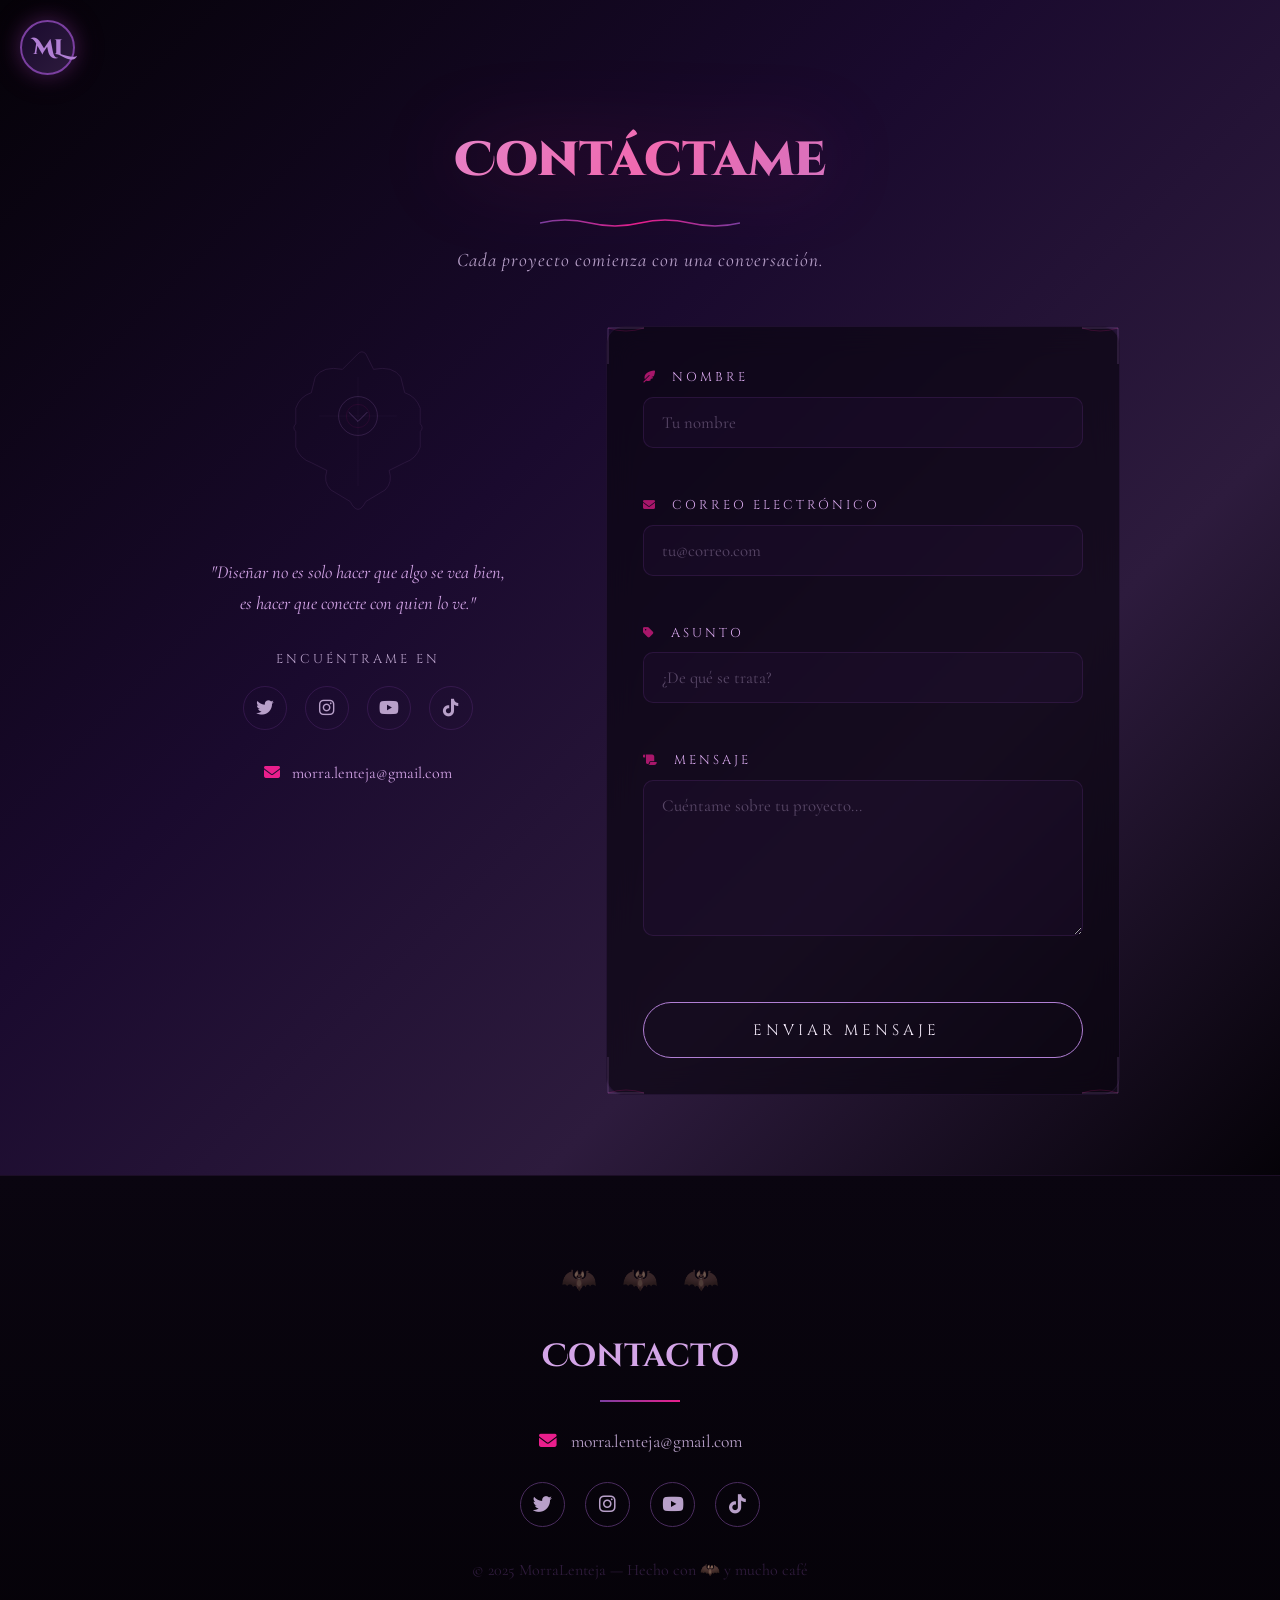
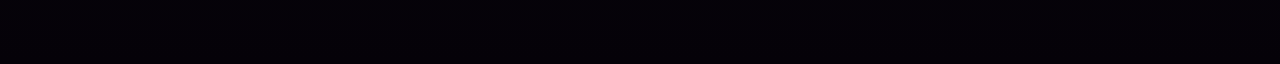
==== commit f3685a66: "Agrega animaciones, shimmer, validación y pulso a página de contacto" ====
--- a/contacto.html
+++ b/contacto.html
@@ -11,11 +11,6 @@
   <link rel="stylesheet" href="css/styles.css">
 </head>
 <body>
-
-  <div class="particles" aria-hidden="true">
-    <span></span><span></span><span></span><span></span><span></span>
-    <span></span><span></span><span></span><span></span><span></span>
-  </div>
 
   <!-- BAT DECORATIONS -->
   <div class="bat bat-1">
@@ -47,6 +42,10 @@
 
   <!-- CONTACT SECTION -->
   <section class="contact-page-section">
+    <div class="particles" aria-hidden="true">
+      <span></span><span></span><span></span><span></span><span></span>
+      <span></span><span></span><span></span><span></span><span></span>
+    </div>
     <div class="contact-page-container">
 
       <!-- TITLE -->
@@ -69,7 +68,7 @@
               <path d="M90,40 L90,180 M40,90 L140,90" stroke="var(--purple-mid)" stroke-width="0.8" opacity="0.2"/>
               <circle cx="90" cy="90" r="25" fill="none" stroke="var(--purple-light)" stroke-width="0.8" opacity="0.3"/>
               <circle cx="90" cy="90" r="15" fill="none" stroke="var(--pink)" stroke-width="0.6" opacity="0.2"/>
-              <path d="M78,85 L90,97 L102,85" fill="none" stroke="var(--purple-light)" stroke-width="1" opacity="0.4"/>
+              <path class="ornament-arrow" d="M78,85 L90,97 L102,85" fill="none" stroke="var(--purple-light)" stroke-width="1" opacity="0.4"/>
             </svg>
           </div>
 
@@ -106,24 +105,28 @@
             <svg viewBox="0 0 40 40"><path d="M38,38 L2,38 M38,38 L38,2" stroke="var(--purple-light)" stroke-width="0.8" fill="none" opacity="0.4"/><path d="M38,38 Q20,32 2,38" stroke="var(--pink)" stroke-width="0.6" fill="none" opacity="0.3"/></svg>
           </div>
 
-          <form class="contact-form" action="#" method="POST">
+          <form class="contact-form" action="#" method="POST" novalidate>
             <div class="form-group">
               <label for="name" class="form-label"><i class="fas fa-feather-alt"></i> Nombre</label>
               <input type="text" id="name" name="name" class="form-input" placeholder="Tu nombre" required>
+              <span class="form-error" data-for="name"></span>
             </div>
             <div class="form-group">
               <label for="email" class="form-label"><i class="fas fa-envelope"></i> Correo electrónico</label>
               <input type="email" id="email" name="email" class="form-input" placeholder="tu@correo.com" required>
+              <span class="form-error" data-for="email"></span>
             </div>
             <div class="form-group">
               <label for="subject" class="form-label"><i class="fas fa-tag"></i> Asunto</label>
               <input type="text" id="subject" name="subject" class="form-input" placeholder="¿De qué se trata?">
+              <span class="form-error" data-for="subject"></span>
             </div>
             <div class="form-group">
               <label for="message" class="form-label"><i class="fas fa-scroll"></i> Mensaje</label>
               <textarea id="message" name="message" class="form-textarea" rows="6" placeholder="Cuéntame sobre tu proyecto..." required></textarea>
+              <span class="form-error" data-for="message"></span>
             </div>
-            <button type="submit" class="btn-wax">Enviar Mensaje</button>
+            <button type="submit" class="btn-wax"><span class="btn-wax-shimmer"></span>Enviar Mensaje</button>
           </form>
         </div>
 
--- a/css/styles.css
+++ b/css/styles.css
@@ -762,7 +762,7 @@
 
 /* ===== PARTICLES ===== */
 .particles {
-  position: fixed;
+  position: absolute;
   inset: 0;
   pointer-events: none;
   z-index: 0;
@@ -791,10 +791,10 @@
 .particles span:nth-child(10) { left: 90%; animation-delay: 7s; width: 5px; height: 5px; }
 
 @keyframes particleFloat {
-  0% { transform: translateY(100vh) scale(0); opacity: 0; }
+  0% { transform: translateY(100%) scale(0); opacity: 0; }
   10% { opacity: 0.4; }
   90% { opacity: 0.4; }
-  100% { transform: translateY(-10vh) scale(1); opacity: 0; }
+  100% { transform: translateY(-100%) scale(1); opacity: 0; }
 }
 
 /* ===== CONTACT PAGE ===== */
@@ -806,14 +806,14 @@
   background: linear-gradient(135deg, var(--darker) 0%, var(--purple-dark) 40%, var(--purple-deep) 70%, var(--darker) 100%);
   padding: 120px 20px 80px;
   position: relative;
-  z-index: 1;
+  overflow: hidden;
 }
 
 .contact-page-container {
   max-width: 960px;
   width: 100%;
   position: relative;
-  z-index: 2;
+  z-index: 1;
 }
 
 .contact-page-header {
@@ -878,6 +878,22 @@
 .ornament-svg {
   width: 100%;
   height: auto;
+  animation: ornamentRotate 60s linear infinite;
+}
+
+.ornament-arrow {
+  animation: arrowPulse 3s ease-in-out infinite;
+  transform-origin: center;
+}
+
+@keyframes ornamentRotate {
+  0% { transform: rotate(0deg); }
+  100% { transform: rotate(360deg); }
+}
+
+@keyframes arrowPulse {
+  0%, 100% { opacity: 0.3; }
+  50% { opacity: 0.7; }
 }
 
 .context-phrase {
@@ -914,14 +930,14 @@
   justify-content: center;
   color: var(--text-muted);
   font-size: 1.1rem;
-  transition: all 0.3s ease;
+  transition: all 0.35s cubic-bezier(0.34, 1.56, 0.64, 1);
 }
 
 .context-socials-icons a:hover {
   border-color: var(--pink);
   color: var(--pink);
-  box-shadow: 0 0 20px var(--border-glow);
-  transform: translateY(-2px);
+  box-shadow: 0 0 20px var(--border-glow), 0 6px 20px rgba(233, 30, 140, 0.15);
+  transform: translateY(-4px);
 }
 
 .context-email {
@@ -997,6 +1013,12 @@
   color: var(--pink);
   font-size: 0.75rem;
   opacity: 0.7;
+  transition: color 0.3s ease, opacity 0.3s ease;
+}
+
+.form-group:focus-within .form-label i {
+  color: var(--pink-glow);
+  opacity: 1;
 }
 
 .form-input,
@@ -1021,14 +1043,36 @@
 
 .form-input:focus,
 .form-textarea:focus {
-  border-color: var(--purple-light);
-  box-shadow: 0 0 18px rgba(155, 100, 200, 0.2), 0 0 40px rgba(233, 30, 140, 0.08);
+  border-color: var(--purple);
+  box-shadow: 0 0 20px rgba(123, 63, 160, 0.25), 0 0 45px rgba(233, 30, 140, 0.1);
   background: rgba(123, 63, 160, 0.1);
 }
 
 .form-textarea {
   resize: vertical;
   min-height: 130px;
+}
+
+.form-error {
+  font-family: var(--font-body);
+  font-size: 0.9rem;
+  font-style: italic;
+  color: var(--pink-light);
+  display: block;
+  margin-top: 5px;
+  min-height: 20px;
+  opacity: 0;
+  transition: opacity 0.3s ease;
+}
+
+.form-error.visible {
+  opacity: 1;
+}
+
+.form-input.error,
+.form-textarea.error {
+  border-color: var(--pink-light);
+  box-shadow: 0 0 15px rgba(233, 30, 140, 0.12);
 }
 
 /* WAX SEAL BUTTON */
@@ -1053,12 +1097,34 @@
 .btn-wax::before {
   content: '';
   position: absolute;
-  inset: 0;
+  inset: -2px;
   background: linear-gradient(135deg, var(--purple), var(--pink));
   opacity: 0;
   transition: opacity 0.4s ease;
   z-index: -1;
   border-radius: 30px;
+}
+
+.btn-wax-shimmer {
+  position: absolute;
+  inset: 0;
+  z-index: -1;
+  border-radius: 30px;
+  opacity: 0;
+  transition: opacity 0.4s ease;
+  background: linear-gradient(105deg, transparent 30%, rgba(255,255,255,0.25) 45%, transparent 60%);
+  background-size: 250% 100%;
+  animation: shimmerSlide 2.5s ease-in-out infinite;
+  pointer-events: none;
+}
+
+.btn-wax:hover .btn-wax-shimmer {
+  opacity: 1;
+}
+
+@keyframes shimmerSlide {
+  0% { background-position: 200% 0; }
+  100% { background-position: -200% 0; }
 }
 
 .btn-wax::after {
@@ -1086,8 +1152,20 @@
 }
 
 .btn-wax:active {
-  transform: scale(0.96);
+  transform: scale(0.95);
+  transition-duration: 0.1s;
   box-shadow: 0 0 50px rgba(233, 30, 140, 0.4);
+}
+
+.btn-wax.btn-sealed {
+  animation: sealStamp 0.4s ease;
+}
+
+@keyframes sealStamp {
+  0% { transform: scale(1); }
+  30% { transform: scale(0.95); }
+  60% { transform: scale(1.02); }
+  100% { transform: scale(1); }
 }
 
 /* RESPONSIVE CONTACT */
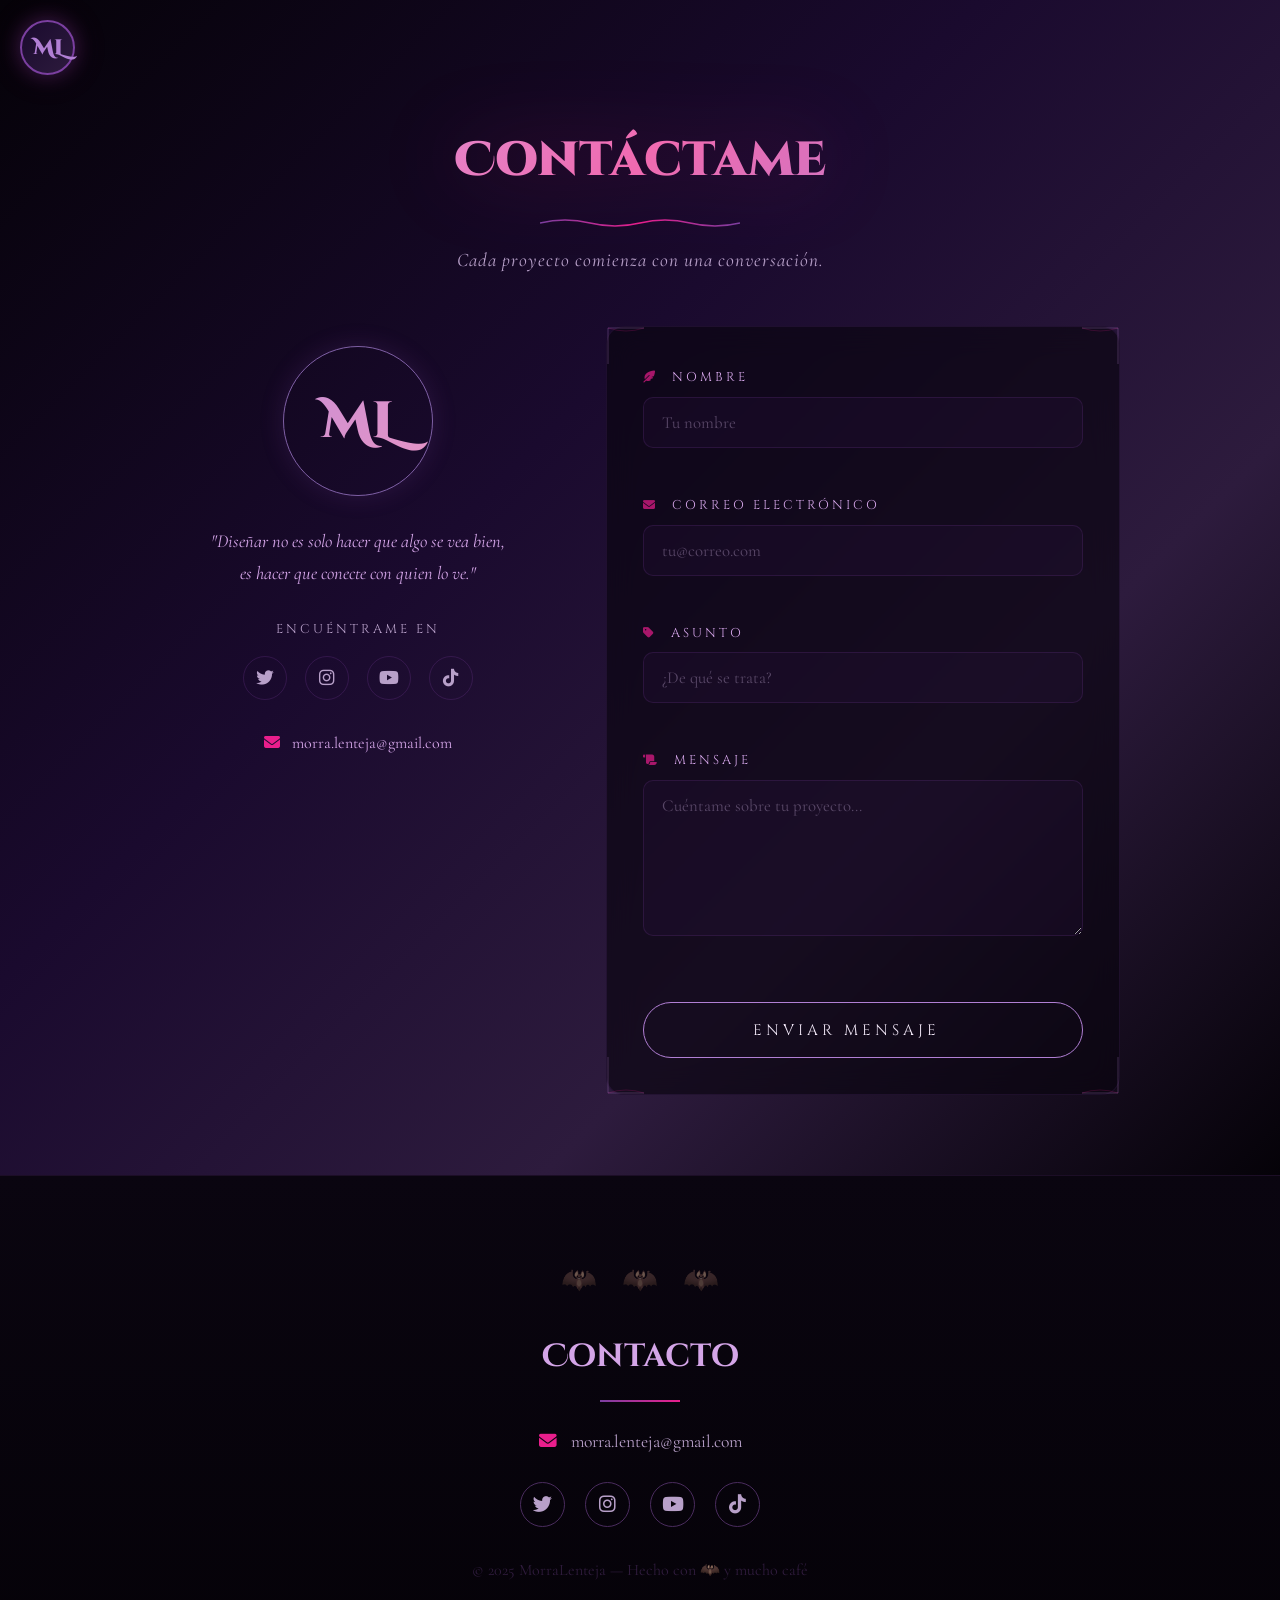
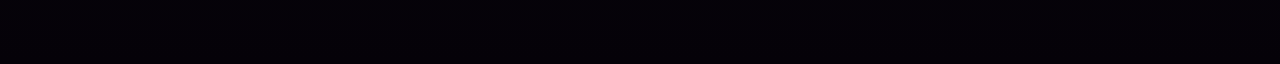
==== commit 546f5c94: "Reemplaza ornamento por emblema circular ML estático" ====
--- a/contacto.html
+++ b/contacto.html
@@ -63,13 +63,7 @@
         <!-- LEFT: CONTEXT -->
         <div class="contact-context">
           <div class="context-ornament">
-            <svg viewBox="0 0 180 220" class="ornament-svg">
-              <path d="M90,10 Q95,5 100,10 L110,30 Q135,25 145,40 L150,60 Q165,65 170,80 L170,100 Q175,105 170,110 L170,130 Q165,145 150,150 L130,160 Q135,175 125,185 L100,200 Q95,210 90,210 Q85,210 80,200 L55,185 Q45,175 50,160 L30,150 Q15,145 10,130 L10,110 Q5,105 10,100 L10,80 Q15,65 30,60 L35,40 Q45,25 70,30 Z" fill="none" stroke="var(--purple-mid)" stroke-width="1.2" opacity="0.4"/>
-              <path d="M90,40 L90,180 M40,90 L140,90" stroke="var(--purple-mid)" stroke-width="0.8" opacity="0.2"/>
-              <circle cx="90" cy="90" r="25" fill="none" stroke="var(--purple-light)" stroke-width="0.8" opacity="0.3"/>
-              <circle cx="90" cy="90" r="15" fill="none" stroke="var(--pink)" stroke-width="0.6" opacity="0.2"/>
-              <path class="ornament-arrow" d="M78,85 L90,97 L102,85" fill="none" stroke="var(--purple-light)" stroke-width="1" opacity="0.4"/>
-            </svg>
+            <div class="ml-emblem">ML</div>
           </div>
 
           <p class="context-phrase">"Diseñar no es solo hacer que algo se vea bien, es hacer que conecte con quien lo ve."</p>
--- a/css/styles.css
+++ b/css/styles.css
@@ -871,29 +871,27 @@
 }
 
 .context-ornament {
-  width: 140px;
-  height: auto;
-}
-
-.ornament-svg {
-  width: 100%;
-  height: auto;
-  animation: ornamentRotate 60s linear infinite;
-}
-
-.ornament-arrow {
-  animation: arrowPulse 3s ease-in-out infinite;
-  transform-origin: center;
-}
-
-@keyframes ornamentRotate {
-  0% { transform: rotate(0deg); }
-  100% { transform: rotate(360deg); }
-}
-
-@keyframes arrowPulse {
-  0%, 100% { opacity: 0.3; }
-  50% { opacity: 0.7; }
+  width: 150px;
+  height: 150px;
+}
+
+.ml-emblem {
+  width: 150px;
+  height: 150px;
+  border-radius: 50%;
+  border: 1.5px solid #7d5fa3;
+  background: var(--darker);
+  display: flex;
+  align-items: center;
+  justify-content: center;
+  font-family: var(--font-heading);
+  font-size: 3.2rem;
+  font-weight: 900;
+  background-image: linear-gradient(135deg, #c98fd6, #e894c4);
+  -webkit-background-clip: text;
+  -webkit-text-fill-color: transparent;
+  background-clip: text;
+  box-shadow: 0 0 25px rgba(123, 63, 160, 0.2);
 }
 
 .context-phrase {
@@ -1189,6 +1187,13 @@
 
   .context-ornament {
     width: 100px;
+    height: 100px;
+  }
+
+  .ml-emblem {
+    width: 100px;
+    height: 100px;
+    font-size: 2.2rem;
   }
 
   .contact-form-wrapper {
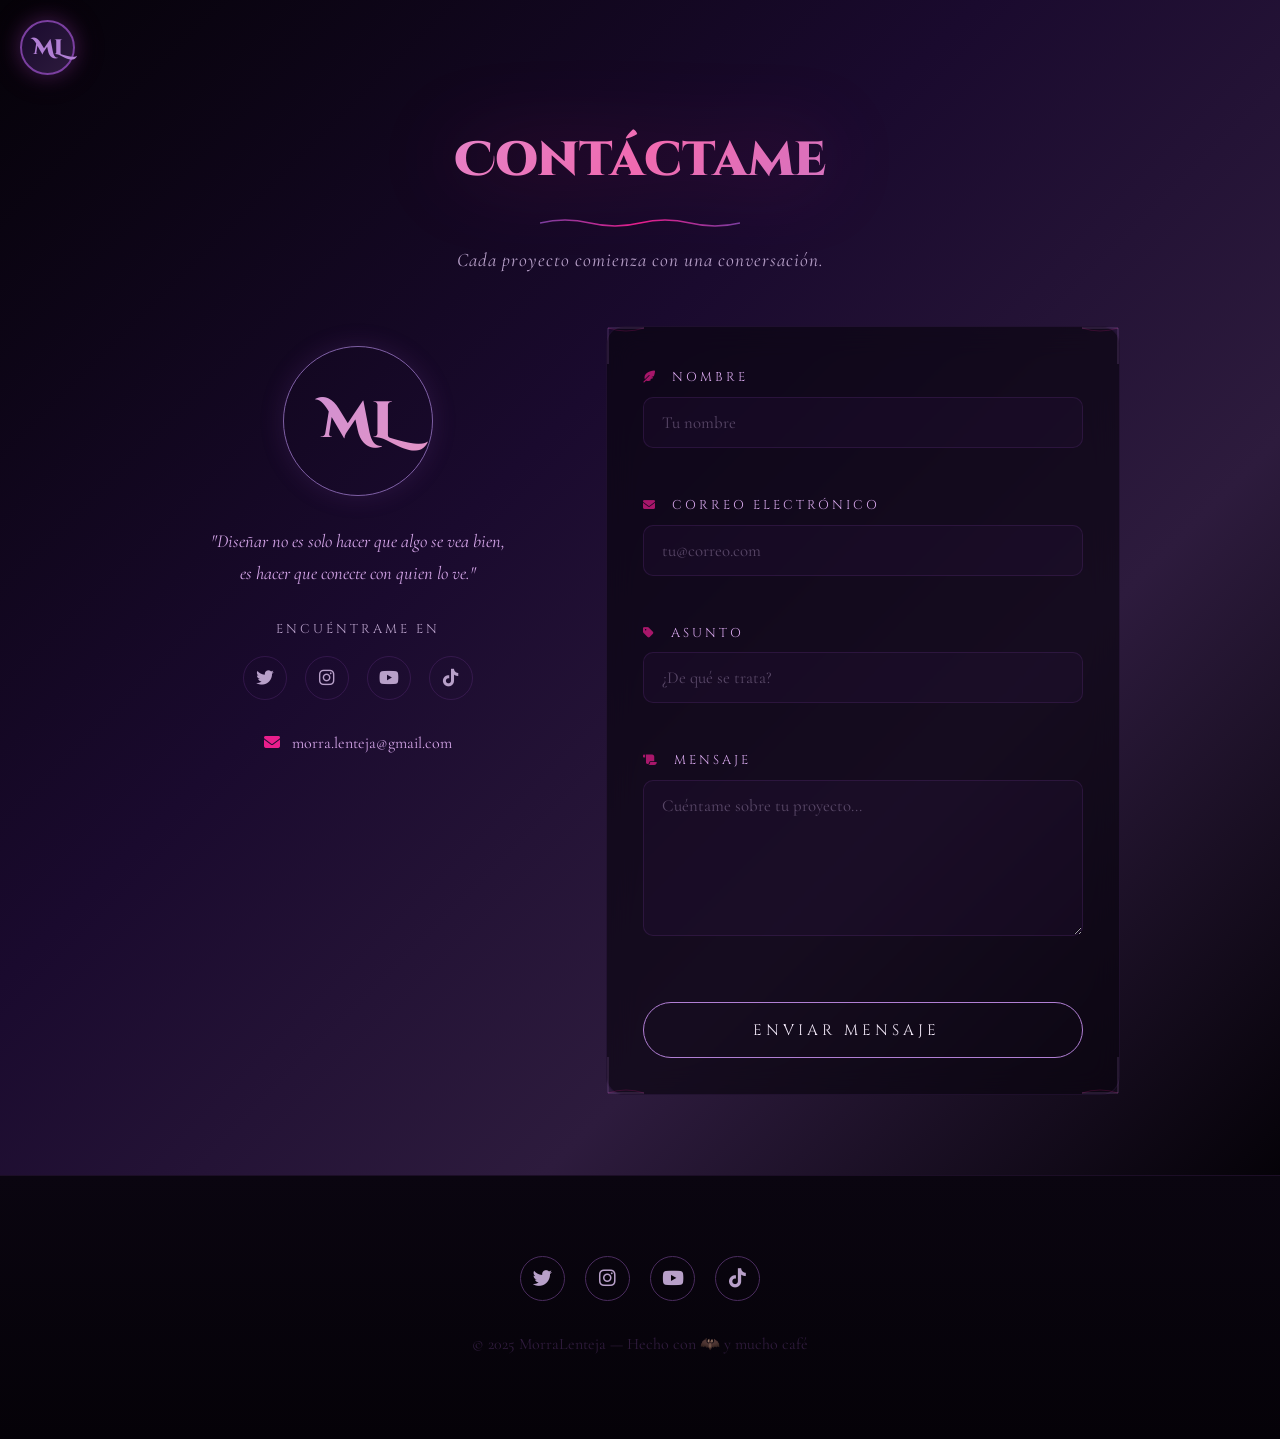
==== commit 866bb8dc: "Simplifica footer en página de contacto: solo redes" ====
--- a/contacto.html
+++ b/contacto.html
@@ -131,14 +131,6 @@
   <!-- FOOTER -->
   <footer>
     <div class="container">
-      <div class="footer-bats">
-        <span>🦇</span>
-        <span>🦇</span>
-        <span>🦇</span>
-      </div>
-      <h2>Contacto</h2>
-      <div class="title-underline"></div>
-      <p class="footer-email"><i class="fas fa-envelope"></i> <a href="mailto:morra.lenteja@gmail.com">morra.lenteja@gmail.com</a></p>
       <div class="footer-socials">
         <a href="https://x.com/morralenteja" target="_blank" rel="noopener noreferrer" aria-label="Twitter"><i class="fab fa-twitter"></i></a>
         <a href="https://www.instagram.com/morra_lenteja" target="_blank" rel="noopener noreferrer" aria-label="Instagram"><i class="fab fa-instagram"></i></a>
--- a/css/styles.css
+++ b/css/styles.css
@@ -442,6 +442,36 @@
   font-style: italic;
 }
 
+.tabs-nav {
+  display: flex;
+  justify-content: center;
+  gap: 30px;
+  margin-top: 35px;
+  flex-wrap: wrap;
+}
+
+.tab-link {
+  font-family: var(--font-subheading);
+  font-size: 0.95rem;
+  color: var(--text-muted);
+  text-transform: uppercase;
+  letter-spacing: 3px;
+  padding: 12px 30px;
+  border: 1px solid rgba(123, 63, 160, 0.25);
+  border-radius: 30px;
+  background: rgba(10, 5, 16, 0.5);
+  transition: all 0.3s ease;
+  cursor: pointer;
+}
+
+.tab-link:hover {
+  border-color: var(--purple);
+  color: var(--purple-lavender);
+  box-shadow: 0 0 25px var(--shadow-purple);
+  transform: translateY(-2px);
+  background: rgba(123, 63, 160, 0.1);
+}
+
 /* ===== SOFTWARE SECTIONS ===== */
 .software {
   padding: 80px 0;
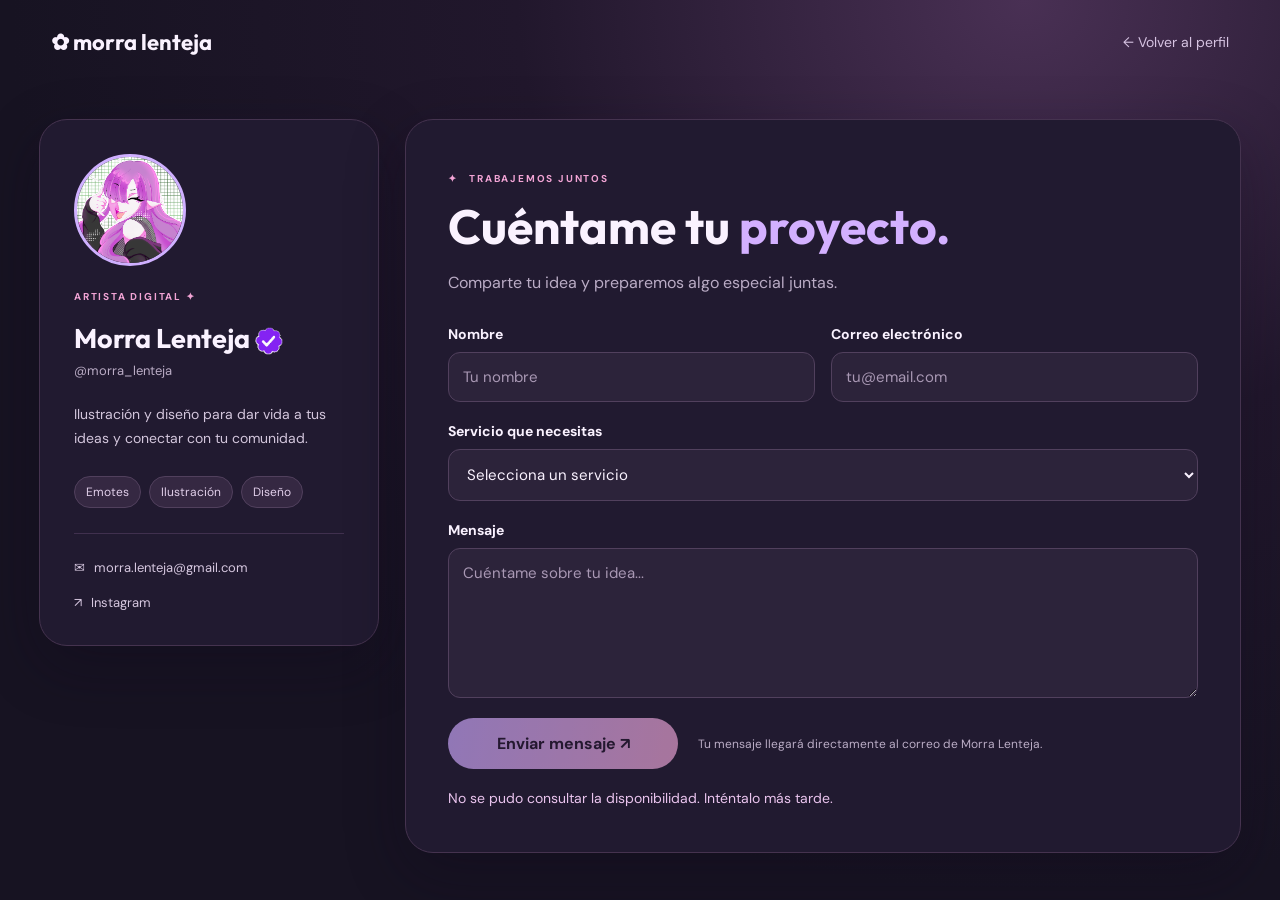
==== commit bb993910: "Renueva portfolio y comisiones de Morra Lenteja" ====
--- a/contacto.html
+++ b/contacto.html
@@ -1,146 +1,46 @@
-<!DOCTYPE html>
+<!doctype html>
 <html lang="es">
 <head>
-  <meta charset="UTF-8">
-  <meta name="viewport" content="width=device-width, initial-scale=1.0">
-  <title>Contacto | MorraLenteja</title>
+  <meta charset="utf-8">
+  <meta name="viewport" content="width=device-width,initial-scale=1">
+  <title>Contacto | Morra Lenteja</title>
   <link rel="preconnect" href="https://fonts.googleapis.com">
   <link rel="preconnect" href="https://fonts.gstatic.com" crossorigin>
-  <link href="https://fonts.googleapis.com/css2?family=Cinzel+Decorative:wght@400;700;900&family=Cinzel:wght@400;600;700&family=Cormorant+Garamond:ital,wght@0,400;0,600;1,400&display=swap" rel="stylesheet">
-  <link rel="stylesheet" href="https://cdnjs.cloudflare.com/ajax/libs/font-awesome/6.5.0/css/all.min.css">
-  <link rel="stylesheet" href="css/styles.css">
+  <link href="https://fonts.googleapis.com/css2?family=Outfit:wght@400;600;700&family=DM+Sans:wght@400;600;700&display=swap" rel="stylesheet">
+  <link rel="stylesheet" href="css/profile.css">
+  <link rel="stylesheet" href="css/contact.css">
 </head>
-<body>
-
-  <!-- BAT DECORATIONS -->
-  <div class="bat bat-1">
-    <svg viewBox="0 0 100 60"><path d="M50,38 Q55,28 65,20 Q60,30 55,36 Q65,28 75,22 Q70,32 65,38 Q75,32 85,30 Q80,38 70,42 Q60,45 50,40 Q40,45 30,42 Q20,38 15,30 Q25,32 35,38 Q30,32 25,22 Q35,28 45,36 Q40,30 35,20 Q45,28 50,38Z" fill="currentColor"/></svg>
-  </div>
-  <div class="bat bat-2">
-    <svg viewBox="0 0 100 60"><path d="M50,38 Q55,28 65,20 Q60,30 55,36 Q65,28 75,22 Q70,32 65,38 Q75,32 85,30 Q80,38 70,42 Q60,45 50,40 Q40,45 30,42 Q20,38 15,30 Q25,32 35,38 Q30,32 25,22 Q35,28 45,36 Q40,30 35,20 Q45,28 50,38Z" fill="currentColor"/></svg>
-  </div>
-  <div class="bat bat-3">
-    <svg viewBox="0 0 100 60"><path d="M50,38 Q55,28 65,20 Q60,30 55,36 Q65,28 75,22 Q70,32 65,38 Q75,32 85,30 Q80,38 70,42 Q60,45 50,40 Q40,45 30,42 Q20,38 15,30 Q25,32 35,38 Q30,32 25,22 Q35,28 45,36 Q40,30 35,20 Q45,28 50,38Z" fill="currentColor"/></svg>
-  </div>
-
-  <!-- SPIDER WEBS -->
-  <div class="web web-tl"><svg viewBox="0 0 200 200"><path d="M0,0 L200,0 M0,0 L0,200 M0,0 L180,40 M0,0 L140,90 M0,0 L90,140 M0,0 L40,180" stroke="currentColor" stroke-width="1" fill="none" opacity="0.3"/><path d="M40,0 Q30,30 0,40 M90,0 Q70,70 0,90 M140,0 Q110,110 0,140" stroke="currentColor" stroke-width="0.8" fill="none" opacity="0.2"/></svg></div>
-  <div class="web web-tr"><svg viewBox="0 0 200 200"><path d="M200,0 L0,0 M200,0 L200,200 M200,0 L20,40 M200,0 L60,90 M200,0 L110,140 M200,0 L160,180" stroke="currentColor" stroke-width="1" fill="none" opacity="0.3"/><path d="M160,0 Q170,30 200,40 M110,0 Q130,70 200,90 M60,0 Q90,110 200,140" stroke="currentColor" stroke-width="0.8" fill="none" opacity="0.2"/></svg></div>
-
-  <!-- NAV -->
-  <nav class="navbar">
-    <button class="nav-toggle" aria-label="Abrir menú">
-      <span class="nav-toggle-text">ML</span>
-    </button>
-    <ul class="nav-menu">
-      <li><a href="index.html">Inicio</a></li>
-      <li><a href="index.html#presentacion">Sobre mí</a></li>
-      <li><a href="index.html#especializacion">Especialización</a></li>
-      <li><a href="index.html#contacto">Contacto</a></li>
-    </ul>
-  </nav>
-
-  <!-- CONTACT SECTION -->
-  <section class="contact-page-section">
-    <div class="particles" aria-hidden="true">
-      <span></span><span></span><span></span><span></span><span></span>
-      <span></span><span></span><span></span><span></span><span></span>
-    </div>
-    <div class="contact-page-container">
-
-      <!-- TITLE -->
-      <div class="contact-page-header">
-        <h1 class="contact-page-title">Contáctame</h1>
-        <div class="contact-divider">
-          <svg viewBox="0 0 200 12" class="divider-svg"><path d="M0,6 Q25,0 50,6 Q75,12 100,6 Q125,0 150,6 Q175,12 200,6" stroke="url(#dividerGrad)" stroke-width="1.5" fill="none"/><defs><linearGradient id="dividerGrad" x1="0%" y1="0%" x2="100%" y2="0%"><stop offset="0%" stop-color="var(--purple)"/><stop offset="50%" stop-color="var(--pink)"/><stop offset="100%" stop-color="var(--purple)"/></linearGradient></defs></svg>
+<body class="contact-page">
+  <header class="contact-nav"><a class="contact-brand" href="index.html">✿ morra lenteja</a><a class="back-link" href="index.html">← Volver al perfil</a></header>
+  <main class="contact-layout">
+    <aside class="contact-card artist-card">
+      <img class="contact-avatar" src="assets/NEW_ASSETS/pfp_morra.png" alt="Morra Lenteja">
+      <p class="eyebrow">ARTISTA DIGITAL ✦</p>
+      <h1>Morra Lenteja <img class="profile-check" src="assets/NEW_ASSETS/purplecheckmark.gif" alt=""></h1>
+      <p class="artist-handle">@morra_lenteja</p>
+      <p>Ilustración y diseño para dar vida a tus ideas y conectar con tu comunidad.</p>
+      <div class="contact-tags"><span>Emotes</span><span>Ilustración</span><span>Diseño</span></div>
+      <div class="contact-details"><a href="mailto:morra.lenteja@gmail.com">✉ &nbsp; morra.lenteja@gmail.com</a><a href="https://www.instagram.com/morra_lenteja">↗ &nbsp; Instagram</a></div>
+    </aside>
+    <section class="contact-card form-card">
+      <p class="eyebrow">✦ &nbsp; TRABAJEMOS JUNTOS</p>
+      <h2>Cuéntame tu <span>proyecto.</span></h2>
+      <p class="form-intro">Comparte tu idea y preparemos algo especial juntas.</p>
+      <form id="contact-form">
+        <div class="form-row">
+          <label>Nombre <input name="name" type="text" autocomplete="name" maxlength="120" required placeholder="Tu nombre"></label>
+          <label>Correo electrónico <input name="email" type="email" autocomplete="email" maxlength="254" required placeholder="tu@email.com"></label>
         </div>
-        <p class="contact-page-desc">Cada proyecto comienza con una conversación.</p>
-      </div>
-
-      <!-- TWO COLUMN LAYOUT -->
-      <div class="contact-columns">
-
-        <!-- LEFT: CONTEXT -->
-        <div class="contact-context">
-          <div class="context-ornament">
-            <div class="ml-emblem">ML</div>
-          </div>
-
-          <p class="context-phrase">"Diseñar no es solo hacer que algo se vea bien, es hacer que conecte con quien lo ve."</p>
-
-          <div class="context-socials">
-            <p class="context-socials-label">Encuéntrame en</p>
-            <div class="context-socials-icons">
-              <a href="https://x.com/morralenteja" target="_blank" rel="noopener noreferrer" aria-label="Twitter"><i class="fab fa-twitter"></i></a>
-              <a href="https://www.instagram.com/morra_lenteja" target="_blank" rel="noopener noreferrer" aria-label="Instagram"><i class="fab fa-instagram"></i></a>
-              <a href="https://youtube.com/@morra_lenteja" target="_blank" rel="noopener noreferrer" aria-label="YouTube"><i class="fab fa-youtube"></i></a>
-              <a href="https://www.tiktok.com/@morra_lenteja" target="_blank" rel="noopener noreferrer" aria-label="TikTok"><i class="fab fa-tiktok"></i></a>
-            </div>
-          </div>
-
-          <div class="context-email">
-            <i class="fas fa-envelope"></i>
-            <a href="mailto:morra.lenteja@gmail.com">morra.lenteja@gmail.com</a>
-          </div>
-        </div>
-
-        <!-- RIGHT: FORM -->
-        <div class="contact-form-wrapper">
-          <div class="form-corner corner-tl">
-            <svg viewBox="0 0 40 40"><path d="M2,2 L38,2 M2,2 L2,38" stroke="var(--purple-light)" stroke-width="0.8" fill="none" opacity="0.4"/><path d="M2,2 Q20,8 38,2" stroke="var(--pink)" stroke-width="0.6" fill="none" opacity="0.3"/></svg>
-          </div>
-          <div class="form-corner corner-tr">
-            <svg viewBox="0 0 40 40"><path d="M38,2 L2,2 M38,2 L38,38" stroke="var(--purple-light)" stroke-width="0.8" fill="none" opacity="0.4"/><path d="M38,2 Q20,8 2,2" stroke="var(--pink)" stroke-width="0.6" fill="none" opacity="0.3"/></svg>
-          </div>
-          <div class="form-corner corner-bl">
-            <svg viewBox="0 0 40 40"><path d="M2,38 L38,38 M2,38 L2,2" stroke="var(--purple-light)" stroke-width="0.8" fill="none" opacity="0.4"/><path d="M2,38 Q20,32 38,38" stroke="var(--pink)" stroke-width="0.6" fill="none" opacity="0.3"/></svg>
-          </div>
-          <div class="form-corner corner-br">
-            <svg viewBox="0 0 40 40"><path d="M38,38 L2,38 M38,38 L38,2" stroke="var(--purple-light)" stroke-width="0.8" fill="none" opacity="0.4"/><path d="M38,38 Q20,32 2,38" stroke="var(--pink)" stroke-width="0.6" fill="none" opacity="0.3"/></svg>
-          </div>
-
-          <form class="contact-form" action="#" method="POST" novalidate>
-            <div class="form-group">
-              <label for="name" class="form-label"><i class="fas fa-feather-alt"></i> Nombre</label>
-              <input type="text" id="name" name="name" class="form-input" placeholder="Tu nombre" required>
-              <span class="form-error" data-for="name"></span>
-            </div>
-            <div class="form-group">
-              <label for="email" class="form-label"><i class="fas fa-envelope"></i> Correo electrónico</label>
-              <input type="email" id="email" name="email" class="form-input" placeholder="tu@correo.com" required>
-              <span class="form-error" data-for="email"></span>
-            </div>
-            <div class="form-group">
-              <label for="subject" class="form-label"><i class="fas fa-tag"></i> Asunto</label>
-              <input type="text" id="subject" name="subject" class="form-input" placeholder="¿De qué se trata?">
-              <span class="form-error" data-for="subject"></span>
-            </div>
-            <div class="form-group">
-              <label for="message" class="form-label"><i class="fas fa-scroll"></i> Mensaje</label>
-              <textarea id="message" name="message" class="form-textarea" rows="6" placeholder="Cuéntame sobre tu proyecto..." required></textarea>
-              <span class="form-error" data-for="message"></span>
-            </div>
-            <button type="submit" class="btn-wax"><span class="btn-wax-shimmer"></span>Enviar Mensaje</button>
-          </form>
-        </div>
-
-      </div>
-    </div>
-  </section>
-
-  <!-- FOOTER -->
-  <footer>
-    <div class="container">
-      <div class="footer-socials">
-        <a href="https://x.com/morralenteja" target="_blank" rel="noopener noreferrer" aria-label="Twitter"><i class="fab fa-twitter"></i></a>
-        <a href="https://www.instagram.com/morra_lenteja" target="_blank" rel="noopener noreferrer" aria-label="Instagram"><i class="fab fa-instagram"></i></a>
-        <a href="https://youtube.com/@morra_lenteja" target="_blank" rel="noopener noreferrer" aria-label="YouTube"><i class="fab fa-youtube"></i></a>
-        <a href="https://www.tiktok.com/@morra_lenteja" target="_blank" rel="noopener noreferrer" aria-label="TikTok"><i class="fab fa-tiktok"></i></a>
-      </div>
-      <p class="footer-copy">© 2025 MorraLenteja — Hecho con 🦇 y mucho café</p>
-    </div>
-  </footer>
-
-  <script src="js/script.js"></script>
+        <label>Servicio que necesitas <select name="service" required><option value="" selected disabled>Selecciona un servicio</option><option>Emotes</option><option>Art Commission</option><option>Diseño gráfico</option><option>Otro</option></select></label>
+        <label>Mensaje <textarea name="message" rows="6" maxlength="1000" required placeholder="Cuéntame sobre tu idea..."></textarea></label>
+        <div class="form-trap" aria-hidden="true"><label>Sitio web <input name="website" type="text" tabindex="-1" autocomplete="off"></label></div>
+        <div class="form-action"><button type="submit">Enviar mensaje ↗</button><p>Tu mensaje llegará directamente al correo de Morra Lenteja.</p></div>
+        <p id="form-status" role="status" aria-live="polite"></p>
+      </form>
+      <p class="fallback">¿Prefieres escribir directamente? <a href="mailto:morra.lenteja@gmail.com">Enviar un correo ↗</a></p>
+    </section>
+  </main>
+  <script src="js/settings.js"></script>
+  <script src="js/contact.js"></script>
 </body>
-</html>+</html>
--- a/css/profile.css
+++ b/css/profile.css
@@ -0,0 +1,88 @@
+:root{color-scheme:dark;--bg:#171322;--line:#40304e;--pink:#f2a4d5;--muted:#baacc5}*{box-sizing:border-box}html{scroll-behavior:smooth}body{margin:0;background:var(--bg);color:#faf2ff;font-family:'DM Sans',sans-serif}a{color:inherit;text-decoration:none}h1,h2,h3{font-family:Outfit,sans-serif}button{font:inherit}.cover{height:300px;position:relative;overflow:hidden;background:#765082}.cover:after{content:'';position:absolute;inset:0;background:linear-gradient(90deg,#32184088,transparent),linear-gradient(0deg,#17132255,transparent);pointer-events:none}.cover-art{display:grid;grid-template-columns:repeat(4,1fr);height:100%;gap:4px;transform:scale(1.08) rotate(-2deg)}.cover-art img{width:100%;height:100%;object-fit:cover;object-position:center 30%}.cover nav{position:absolute;z-index:2;top:0;left:0;right:0;display:flex;justify-content:space-between;padding:24px 3%;font-family:Outfit;font-weight:700;text-shadow:0 2px 10px #28182b}.cover nav a:last-child{border:1px solid #ffffff99;border-radius:99px;padding:9px 16px;font-size:13px}.cover-label{position:absolute;z-index:2;right:4%;bottom:26px;letter-spacing:.18em;font-size:11px;font-weight:700}.layout{display:grid;grid-template-columns:260px minmax(0,1fr);gap:54px;max-width:1600px;margin:auto;padding:0 3%}aside{padding-bottom:40px}.avatar{width:168px;height:168px;object-fit:cover;border-radius:50%;border:6px solid var(--bg);margin-top:-85px;position:relative;z-index:2;background:#36233e}.eyebrow{font-size:10px;letter-spacing:.18em;font-weight:700;color:var(--pink)}h1{font-size:28px;margin:12px 0 2px}.muted,.intro>p:last-child{color:var(--muted);font-size:14px;line-height:1.65}.contact{display:block;background:#cfb0ff;color:#241633;border-radius:99px;padding:13px 19px;font-weight:700;margin:24px 0 34px}.about{border-top:1px solid var(--line);padding-top:25px}.about h2{font-size:17px}.about p{font-size:14px;color:#d5c9dc;line-height:1.75}.socials{display:grid;gap:14px;margin-top:28px;font-size:13px;color:var(--muted)}.socials a:hover{color:var(--pink)}main{min-width:0}.welcome{background:linear-gradient(100deg,#d9b9ff,#f1a5d4);color:#34203d;border-radius:99px;padding:16px 22px;margin-top:-25px;position:relative;z-index:2;font-weight:700}.welcome span{float:right}.intro{padding:38px 0 20px}.intro h2{font-size:32px;margin:5px 0}.intro b,.collection b{color:var(--pink)}.tabs{display:flex;gap:30px;border-bottom:1px solid var(--line);overflow:auto}.tabs a{padding:16px 0;color:#d0bfd9;white-space:nowrap;font-weight:700}.tabs a:hover{color:var(--pink)}.collection{scroll-margin-top:20px;background:#1d1829;border:1px solid var(--line);border-radius:28px;margin-top:28px;padding:30px}.collection h2{font-size:27px;margin:4px 0 8px}.emote-grid{display:grid;grid-template-columns:repeat(7,minmax(0,1fr));gap:12px;margin-top:28px}.artwork{display:block;border:1px solid #493754;background:#2b2239;border-radius:16px;overflow:hidden;cursor:pointer;padding:0;transition:transform .2s,border-color .2s}.artwork:hover,.artwork:focus-visible{transform:translateY(-3px);border-color:var(--pink)}.artwork img{display:block;width:100%;height:100%;object-fit:cover}.emote-grid .artwork{aspect-ratio:1;padding:12px;background:linear-gradient(145deg,#332641,#282034)}.emote-grid img{object-fit:contain}.group{margin-top:28px}.group h3{font-size:16px;color:#e5d5ef}.art-grid{display:grid;grid-template-columns:repeat(3,minmax(0,1fr));gap:14px}.art-grid .artwork{aspect-ratio:4/3}footer{display:flex;justify-content:space-between;gap:20px;color:var(--muted);font-size:12px;padding:40px 0}footer a{color:var(--pink)}dialog{border:1px solid #735a80;background:#211a30;color:white;border-radius:20px;max-width:min(90vw,900px);max-height:90vh;text-align:center;padding:20px}dialog::backdrop{background:#100a18dc}dialog img{display:block;max-width:100%;max-height:70vh;margin:auto;object-fit:contain}dialog p{margin:12px 0 0}dialog button{display:block;margin:0 0 12px auto;background:#493754;border:0;border-radius:50%;color:white;width:36px;height:36px;font-size:25px;cursor:pointer}@media(max-width:900px){.layout{grid-template-columns:210px minmax(0,1fr);gap:25px}.emote-grid{grid-template-columns:repeat(4,1fr)}.avatar{width:135px;height:135px}.collection{padding:22px}}@media(max-width:650px){.cover{height:210px}.cover-label{display:none}.layout{display:block;padding:0 18px}aside{padding-bottom:25px}.avatar{width:120px;height:120px;margin-top:-60px}.contact{max-width:280px;margin:18px 0}.about{padding-top:18px}.socials{display:flex;flex-wrap:wrap;gap:15px;margin-top:16px}.welcome{margin:0;border-radius:15px;font-size:13px}.intro{padding-top:30px}.collection{padding:18px;border-radius:20px}.emote-grid{grid-template-columns:repeat(3,1fr);gap:8px}.art-grid{grid-template-columns:repeat(2,1fr);gap:9px}footer{flex-direction:column}}
+:root{--profile-gutter:clamp(24px,2.4vw,46px)}
+.cover{height:320px}
+.cover-banner{display:block;width:100%;height:100%;object-fit:cover;object-position:center}
+.cover:after{background:linear-gradient(180deg,#24162d55,transparent 35%,#24162d20)}
+.cover nav{padding-inline:var(--profile-gutter)}
+.layout{max-width:none;grid-template-columns:300px minmax(0,1fr);gap:44px;padding:0 var(--profile-gutter)}
+.avatar{width:200px;height:200px;margin-top:-120px;border-width:0;object-position:center}
+aside h1{font-size:32px;margin-top:20px}
+aside .eyebrow{margin-top:24px}
+aside .about p{font-size:16px;line-height:1.65}
+.contact{font-size:16px;max-width:240px}
+.socials{font-size:15px}
+.welcome{font-size:19px;padding:17px 24px;margin-top:-29px}
+.intro h2{font-size:38px}
+.tabs{gap:36px}
+.tabs a{font-size:18px}
+.collection{padding:38px;border-radius:34px}
+.collection h2{font-size:31px}
+.collection .muted,.intro>p:last-child{font-size:16px}
+@media(max-width:900px){.layout{grid-template-columns:220px minmax(0,1fr);gap:28px}.avatar{width:170px;height:170px;margin-top:-100px}.collection{padding:24px}}
+@media(max-width:650px){.cover{height:240px}.cover-banner{object-position:center}.layout{display:block;padding:0 22px}.avatar{width:150px;height:150px;margin-top:-75px}aside h1{font-size:28px}.welcome{margin:0;font-size:15px}.collection{padding:20px}.intro h2{font-size:30px}.tabs{gap:24px}.tabs a{font-size:16px}}
+.profile-check{width:28px;height:28px;object-fit:contain;vertical-align:middle}
+@media(min-width:651px){
+  .layout{align-items:start}
+  .layout aside{position:sticky;top:120px;align-self:start;z-index:3}
+  .layout aside::before{content:"";position:absolute;z-index:-1;inset:-120px -22px -20px calc(-1 * var(--profile-gutter));background:linear-gradient(180deg,#302337 0%,var(--bg) 75%);opacity:0;pointer-events:none;transition:opacity .35s ease}
+  .avatar{transition:width .35s ease,height .35s ease,margin .35s ease}
+  .profile-scrolled .layout aside::before{opacity:1}
+  .profile-scrolled .avatar{width:160px;height:160px;margin-top:-100px}
+}
+@media(min-width:651px) and (max-width:900px){.layout aside{top:100px}.profile-scrolled .avatar{width:145px;height:145px;margin-top:-80px}}
+@media(prefers-reduced-motion:reduce){.avatar,.layout aside::before{transition:none}}
+
+/* El perfil acompaña el desplazamiento sin dejar bordes visibles sobre el banner. */
+@media(min-width:651px){
+  .layout aside::before{
+    inset:-180px -90px -100px calc(-1 * var(--profile-gutter));
+    background:radial-gradient(ellipse 100% 75% at 0% 60%, #302337 0%, #211a2d 46%, transparent 100%);
+    opacity:var(--scroll-progress,0);
+    transition:none;
+  }
+  .avatar{
+    width:calc(200px - var(--avatar-shrink,0px));
+    height:calc(200px - var(--avatar-shrink,0px));
+    margin-top:calc(-120px + var(--avatar-offset,0px));
+    transition:none;
+  }
+}
+@media(min-width:651px) and (max-width:900px){
+  .avatar{
+    width:calc(170px - var(--avatar-shrink,0px));
+    height:calc(170px - var(--avatar-shrink,0px));
+    margin-top:calc(-100px + var(--avatar-offset,0px));
+  }
+}
+.profile-tabs{display:flex;gap:30px;overflow-x:auto;border-bottom:1px solid var(--line);margin-top:28px}
+.profile-tabs button{flex:none;padding:15px 4px 13px;border:0;border-bottom:2px solid transparent;background:none;color:var(--muted);font-family:Outfit,sans-serif;font-size:24px;font-weight:700;cursor:pointer}
+.profile-tabs button[aria-selected="true"]{color:#faf2ff;border-bottom-color:var(--pink)}
+.profile-tabs button:hover,.profile-tabs button:focus-visible{color:var(--pink)}
+.empty-panel{display:grid;place-items:center;min-height:300px;color:var(--muted);font-family:Outfit,sans-serif;font-size:22px;font-weight:700;letter-spacing:.12em}
+[hidden]{display:none!important}
+@media(max-width:650px){.profile-tabs{gap:20px}.profile-tabs button{font-size:19px}.empty-panel{min-height:220px}}
+.portfolio-categories{display:flex;flex-wrap:wrap;gap:12px;margin:24px 0}
+.portfolio-categories a{display:inline-flex;align-items:center;justify-content:center;padding:12px 22px;border:1px solid #62496f;border-radius:999px;background:#2b2239;color:#f4e9fb;font-weight:700;transition:background .2s,border-color .2s,color .2s}
+.portfolio-categories a:hover,.portfolio-categories a:focus-visible{background:#cfb0ff;border-color:#cfb0ff;color:#241633}
+.commission-category{display:inline-flex;margin:20px 0 0;padding:9px 16px;border:1px solid #53415f;border-radius:99px;color:#dfc5ec;font-size:12px;font-weight:700;letter-spacing:.1em;gap:8px}.commission-category span{color:var(--pink)}
+.commission-list{border:1px solid var(--line);border-radius:32px;padding:34px;margin-top:22px;background:#1d1829}.commission-list-heading h2{font-size:27px;margin:4px 0 22px}.commission-list-heading h2 span{color:var(--pink)}
+.commission-card{display:grid;grid-template-columns:minmax(220px,38%) 1fr;background:#292132;border-radius:24px;overflow:hidden}.commission-image{padding:0;border:0;background:#c5add7;cursor:pointer;min-height:320px}.commission-image img{width:100%;height:100%;max-height:400px;display:block;object-fit:contain}.commission-copy{padding:32px;display:flex;flex-direction:column;align-items:flex-start}.commission-copy h3{font-size:27px;margin:4px 0}.commission-price{font-size:21px;color:var(--muted);margin:8px 0 18px}.commission-price strong{color:#f9f2ff;font-weight:600}.commission-package{font-size:13px;color:#d4c1df;line-height:1.6}.commission-cta{display:flex;align-items:center;justify-content:space-between;width:100%;margin-top:auto;padding:14px 22px;border:0;border-radius:99px;background:linear-gradient(100deg,#d1afff,#efa5d7);color:#281a33;font-weight:700;cursor:pointer}.commission-cta:hover{filter:brightness(1.08)}
+#commission-dialog{width:min(1280px,96vw);max-width:none;max-height:94vh;padding:0;text-align:left;border:1px solid #4a3a59;border-radius:26px;background:#1d1829;overflow:auto}#commission-dialog::backdrop{background:#100a18e8}.commission-dialog-bar{display:flex;align-items:center;gap:18px;padding:16px 24px;border-bottom:1px solid var(--line);color:var(--muted);font-size:10px;letter-spacing:.15em;font-weight:700}.commission-dialog-bar .commission-close{display:grid;place-items:center;flex:none;margin:0;background:#3c3048;border:0;border-radius:50%;color:white;width:38px;height:38px;font-size:28px;cursor:pointer}.commission-detail{display:grid;grid-template-columns:minmax(0,1.3fr) minmax(300px,.8fr);gap:40px;padding:32px}.commission-detail-art{align-self:start;background:#2b2239;border-radius:18px;overflow:hidden}.commission-detail-art>img{width:100%;height:auto;max-height:none;display:block}.commission-detail-info h2{font-size:32px;margin:8px 0}.commission-seller{display:flex;align-items:center;gap:12px;border-top:1px solid var(--line);border-bottom:1px solid var(--line);padding:20px 0;margin:24px 0}.commission-seller .seller-avatar{width:48px;height:48px;border-radius:50%;object-fit:cover;margin:0}.commission-seller span{display:block;color:var(--muted);font-size:12px;margin-top:3px}.commission-seller .profile-check{display:inline-block;width:22px;height:22px;vertical-align:middle}.payment-box{display:flex;flex-wrap:wrap;gap:10px;align-items:center;padding:16px;border:1px solid var(--line);border-radius:16px}.payment-box span{width:100%;font-size:12px;color:var(--muted)}.payment-box strong{background:#3c3048;padding:7px 12px;border-radius:9px;font-size:13px}.commission-description{line-height:1.7;color:#d7c9df;font-size:14px;padding:12px 0 24px}.commission-description h3{font-size:16px;color:#fff;margin:20px 0 4px}.commission-description p,.commission-description ul{margin:0}.commission-description ul{padding-left:20px}
+@media(max-width:800px){.commission-card{grid-template-columns:1fr}.commission-image{min-height:0}.commission-image img{max-height:350px}.commission-copy{padding:24px;gap:8px}.commission-cta{margin-top:12px}.commission-detail{grid-template-columns:1fr;gap:20px;padding:20px}.commission-list{padding:20px}.commission-detail-info h2{font-size:27px}}
+.commission-thanks{background:#2b2239;border-radius:18px;padding:20px;color:#e2d4e9;font-size:14px;line-height:1.7;margin:-8px 0 14px}
+.payment-box .payment-logo{display:flex;align-items:center;justify-content:center;width:108px;height:54px;border-radius:8px;background:#fff;overflow:hidden}.payment-box .payment-logo img{display:block;width:100%;height:100%;object-fit:contain}
+.commission-description .description-title{padding-bottom:12px;border-bottom:1px solid var(--line);margin-bottom:16px}
+.commission-features{display:grid;gap:9px;margin-bottom:22px}.commission-features .feature{display:flex;align-items:center;gap:14px;padding:13px 16px;border:1px solid var(--line);border-radius:16px}.feature>span{font-size:23px;color:var(--pink);line-height:1}.feature strong,.feature small{display:block}.feature strong{color:#f8f1ff;font-size:14px}.feature small{color:var(--muted);font-size:12px}
+#emote-dialog{width:min(1180px,96vw);max-width:none;max-height:94vh;padding:0;text-align:left;border:1px solid #4a3a59;border-radius:26px;background:#1d1829;overflow:auto}
+#emote-dialog::backdrop{background:#100a18e8}
+.commission-dialog-bar .emote-close{display:grid;place-items:center;flex:none;margin:0;background:#3c3048;border:0;border-radius:50%;color:white;width:38px;height:38px;font-size:28px;cursor:pointer}
+.emote-detail{display:grid;grid-template-columns:minmax(0,1.2fr) minmax(270px,.8fr);gap:40px;padding:32px}
+.emote-detail-art{display:grid;place-items:center;min-height:420px;background:radial-gradient(circle,#4e3b60,#2b2239 70%);border-radius:18px;padding:30px}
+.emote-detail-art .emote-detail-image{display:block;width:100%;height:auto;max-height:60vh;object-fit:contain;image-rendering:auto}
+.emote-detail-info .commission-seller{margin:0 0 28px;border-top:0;padding-top:0}
+.emote-detail-info h2{font-size:32px;margin:10px 0 18px;overflow-wrap:anywhere}
+.emote-detail-description{color:#d7c9df;line-height:1.7;margin:0 0 28px}
+.emote-detail-info .emote-commission{margin-top:24px}
+@media(max-width:700px){.emote-detail{grid-template-columns:1fr;gap:24px;padding:20px}.emote-detail-art{min-height:260px}.emote-detail-art .emote-detail-image{max-height:42vh}.emote-detail-info h2{font-size:26px}}
+#animated-commission-dialog{width:min(1280px,96vw);max-width:none;max-height:94vh;padding:0;text-align:left;border:1px solid #4a3a59;border-radius:26px;background:#1d1829;overflow:auto}#animated-commission-dialog::backdrop{background:#100a18e8}
+.contact-disabled{opacity:.45;cursor:not-allowed;pointer-events:none}
--- a/css/contact.css
+++ b/css/contact.css
@@ -0,0 +1,17 @@
+.contact-page{min-height:100vh;background:radial-gradient(ellipse at 80% 0%,#493054 0%,#21172c 35%,#171322 70%)}
+.contact-nav{max-width:1450px;margin:auto;padding:28px 4%;display:flex;align-items:center;justify-content:space-between;gap:20px}
+.contact-brand{font-family:Outfit,sans-serif;font-size:22px;font-weight:700}.back-link{color:#d6c3e2;font-size:14px}.back-link:hover{color:var(--pink)}
+.contact-layout{max-width:1250px;margin:35px auto 80px;padding:0 24px;display:grid;grid-template-columns:340px minmax(0,1fr);gap:26px;align-items:start}
+.contact-card{background:#211a30;border:1px solid #45334f;border-radius:28px;padding:34px;box-shadow:0 20px 60px #0e091a55}
+.artist-card .contact-avatar{display:block;width:112px;height:112px;object-fit:cover;border:3px solid #cfb0ff;border-radius:50%;margin-bottom:24px}
+.artist-card h1{font-size:27px;line-height:1.15}.artist-handle{font-size:13px;color:var(--muted);margin:7px 0 24px}.artist-card>p:not(.eyebrow):not(.artist-handle){color:#d3c6dc;font-size:14px;line-height:1.7}
+.contact-tags{display:flex;flex-wrap:wrap;gap:8px;margin:25px 0}.contact-tags span{background:#352842;border:1px solid #51405d;border-radius:99px;padding:7px 11px;color:#e1cfea;font-size:12px}
+.contact-details{display:grid;gap:18px;border-top:1px solid var(--line);padding-top:25px;font-size:13px;color:#d6c7df;overflow-wrap:anywhere}.contact-details a:hover{color:var(--pink)}
+.form-card{padding:42px}.form-card h2{font-size:clamp(32px,4vw,48px);line-height:1.12;margin:15px 0 12px}.form-card h2 span{color:#d3b0ff}.form-intro{color:var(--muted);line-height:1.6;margin-bottom:30px}
+#contact-form{display:grid;gap:20px}.form-row{display:grid;grid-template-columns:1fr 1fr;gap:16px}#contact-form label{display:grid;gap:9px;font-size:14px;font-weight:700}#contact-form input,#contact-form select,#contact-form textarea{width:100%;border:1px solid #51405d;border-radius:12px;background:#2c233a;color:#faf2ff;padding:14px;font:400 15px 'DM Sans',sans-serif}#contact-form textarea{resize:vertical;min-height:140px}#contact-form input::placeholder,#contact-form textarea::placeholder{color:#a998b4}#contact-form input:focus-visible,#contact-form select:focus-visible,#contact-form textarea:focus-visible{outline:2px solid #d7b7ff;outline-offset:2px}
+.form-action{display:flex;align-items:center;gap:20px}.form-action button{border:0;border-radius:99px;background:linear-gradient(100deg,#cda9ff,#f0a7d7);color:#271830;padding:15px 28px;font-weight:700;cursor:pointer;min-width:230px}.form-action button:hover{filter:brightness(1.08)}.form-action p{color:var(--muted);font-size:12px;line-height:1.5;margin:0}.fallback{color:var(--muted);font-size:13px;margin:25px 0 0}.fallback a{color:#efb0dd}
+@media(max-width:800px){.contact-layout{grid-template-columns:1fr;max-width:700px;margin-top:15px}.artist-card .contact-avatar{width:90px;height:90px}.contact-card,.form-card{padding:26px}.form-row{grid-template-columns:1fr}.form-action{align-items:stretch;flex-direction:column}}
+.form-trap{position:absolute;left:-9999px;width:1px;height:1px;overflow:hidden}
+.form-action button:disabled{opacity:.65;cursor:wait}
+#form-status{margin:0;min-height:1.5em;color:#eac4ee;font-size:14px}
+#form-status[data-state="error"]{color:#ffadca}
